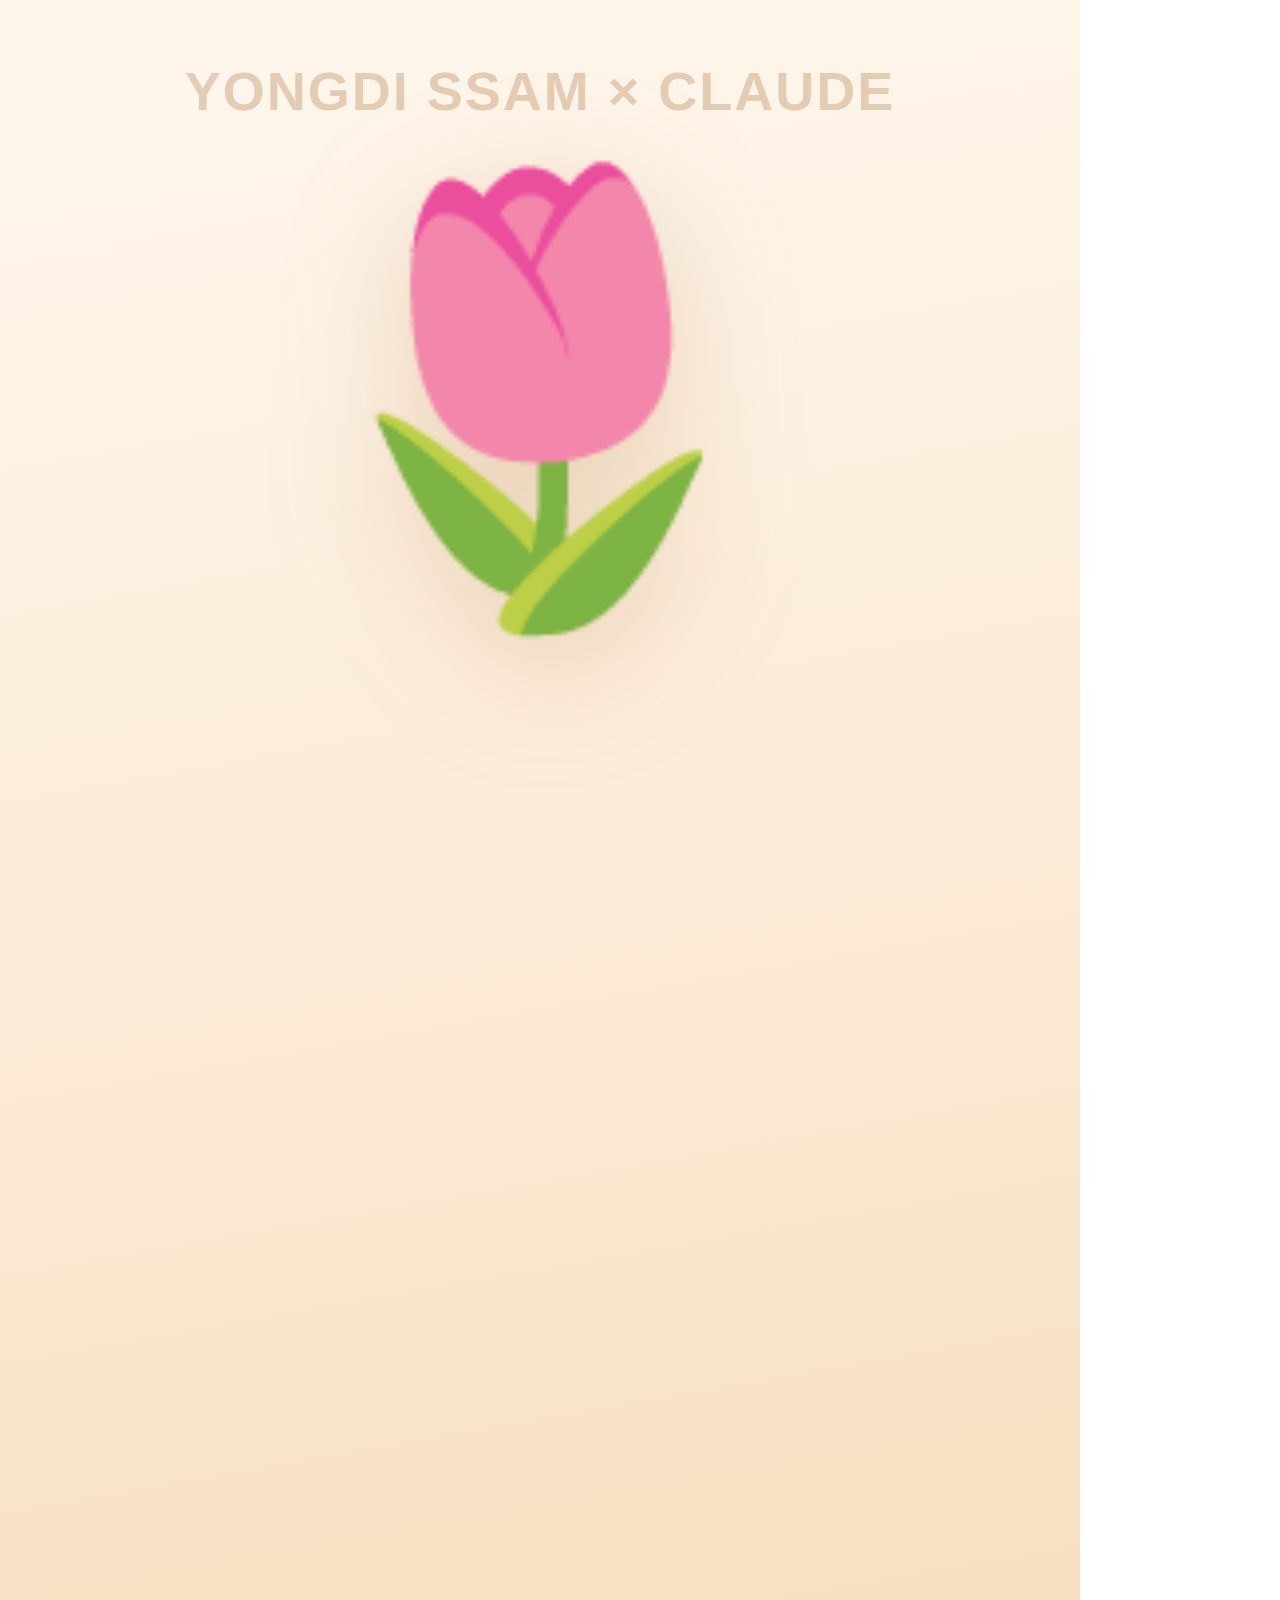
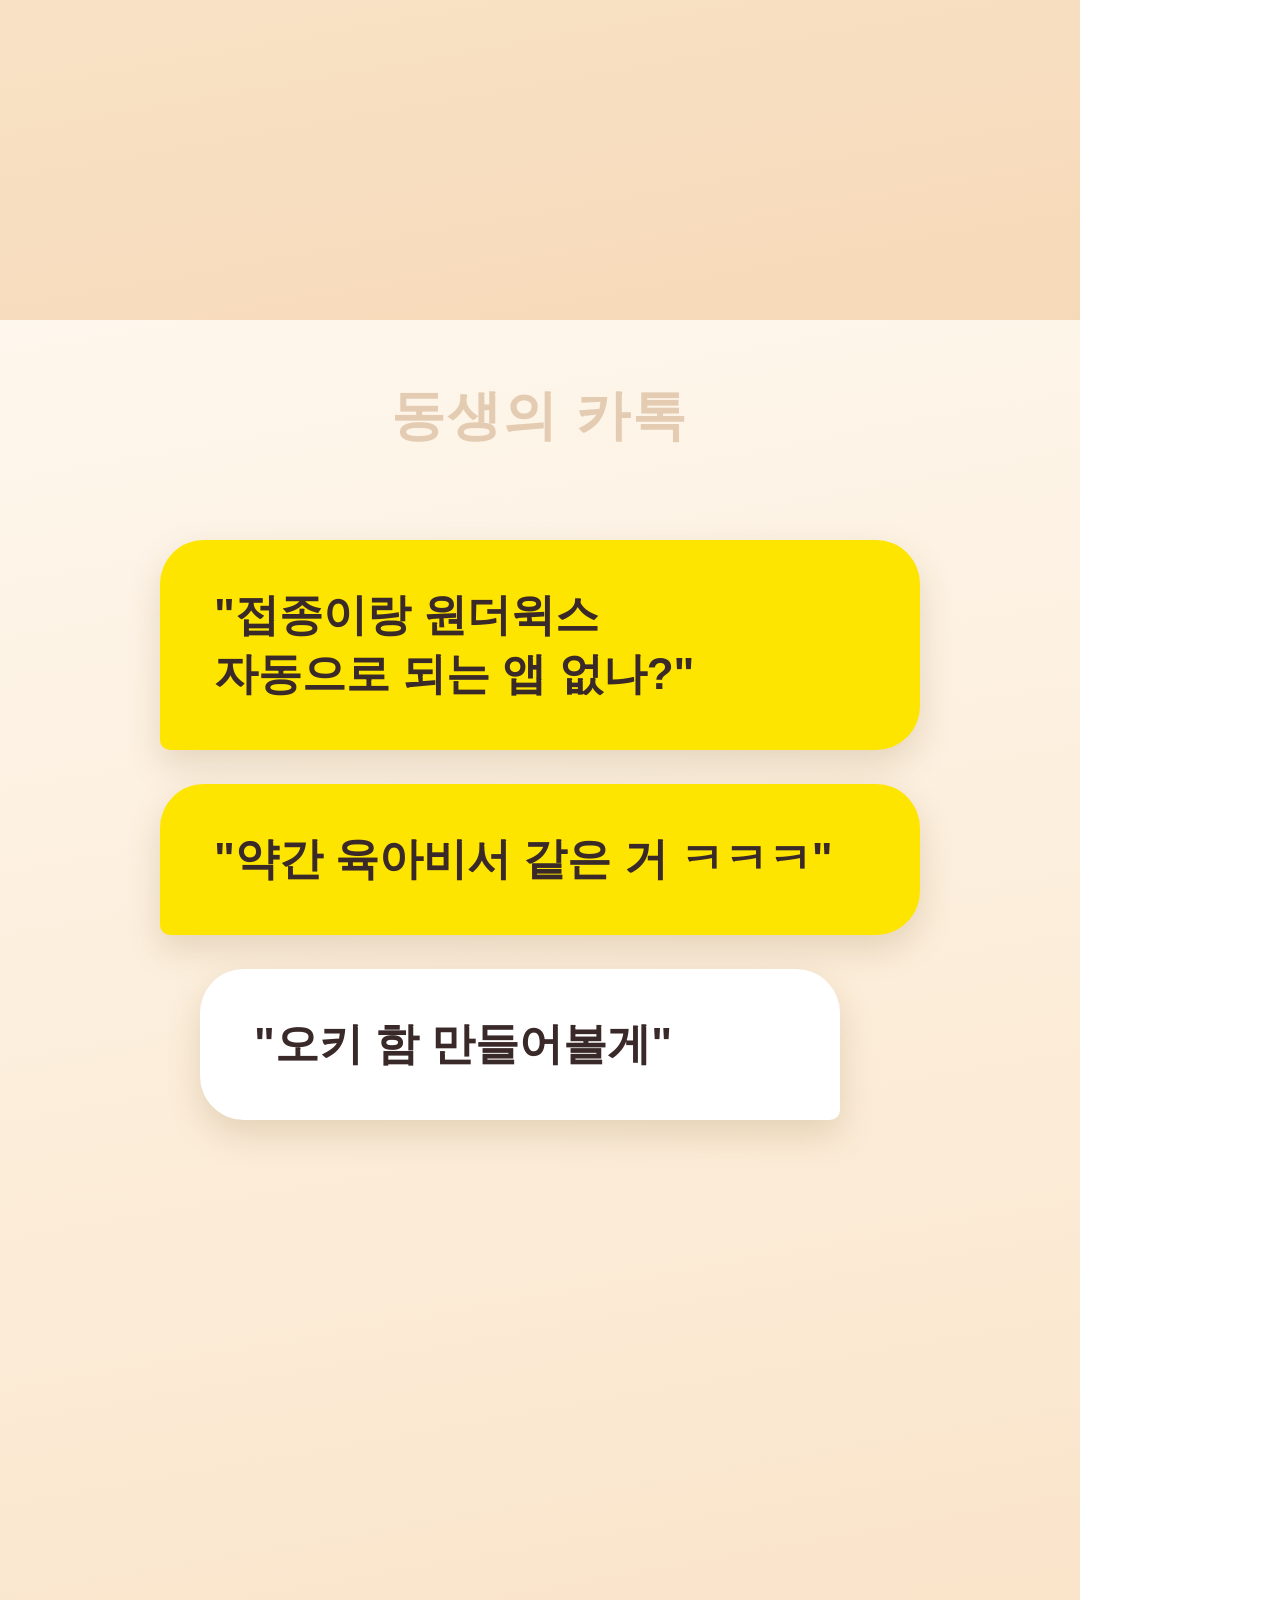
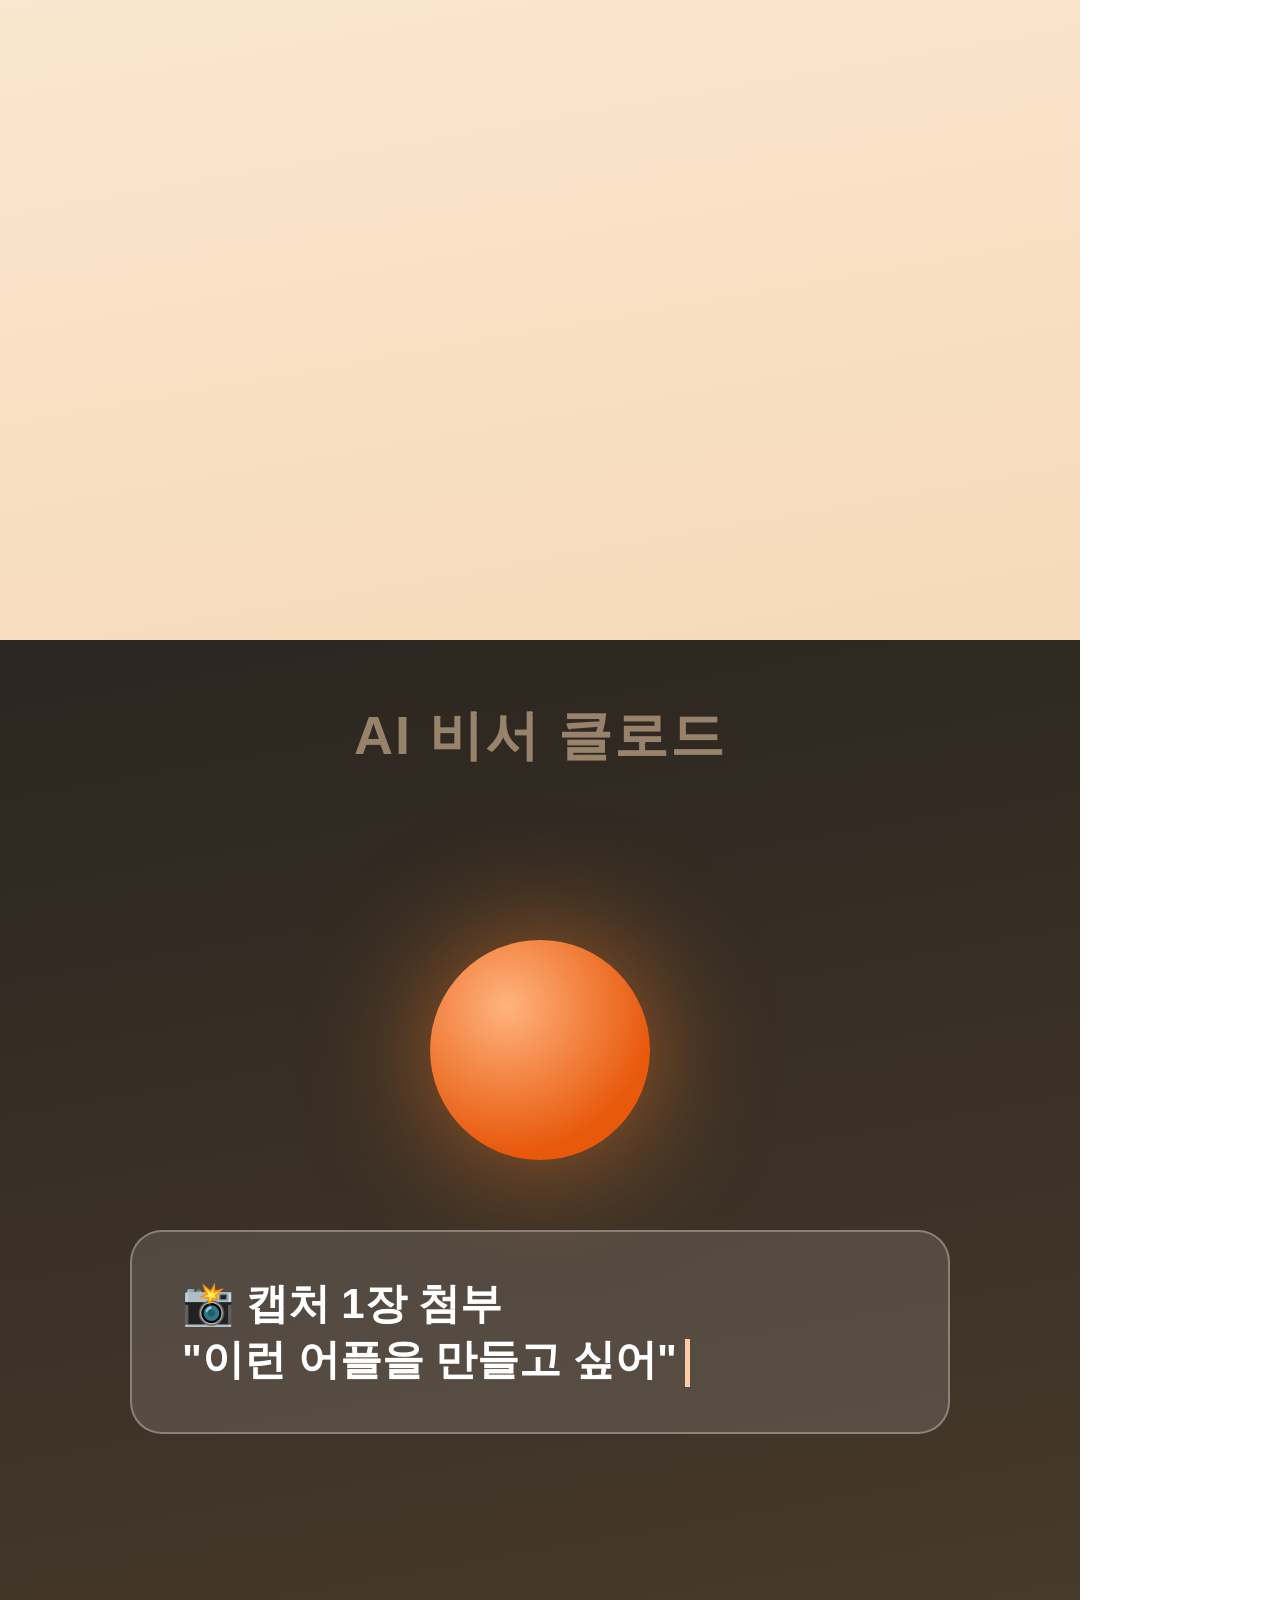
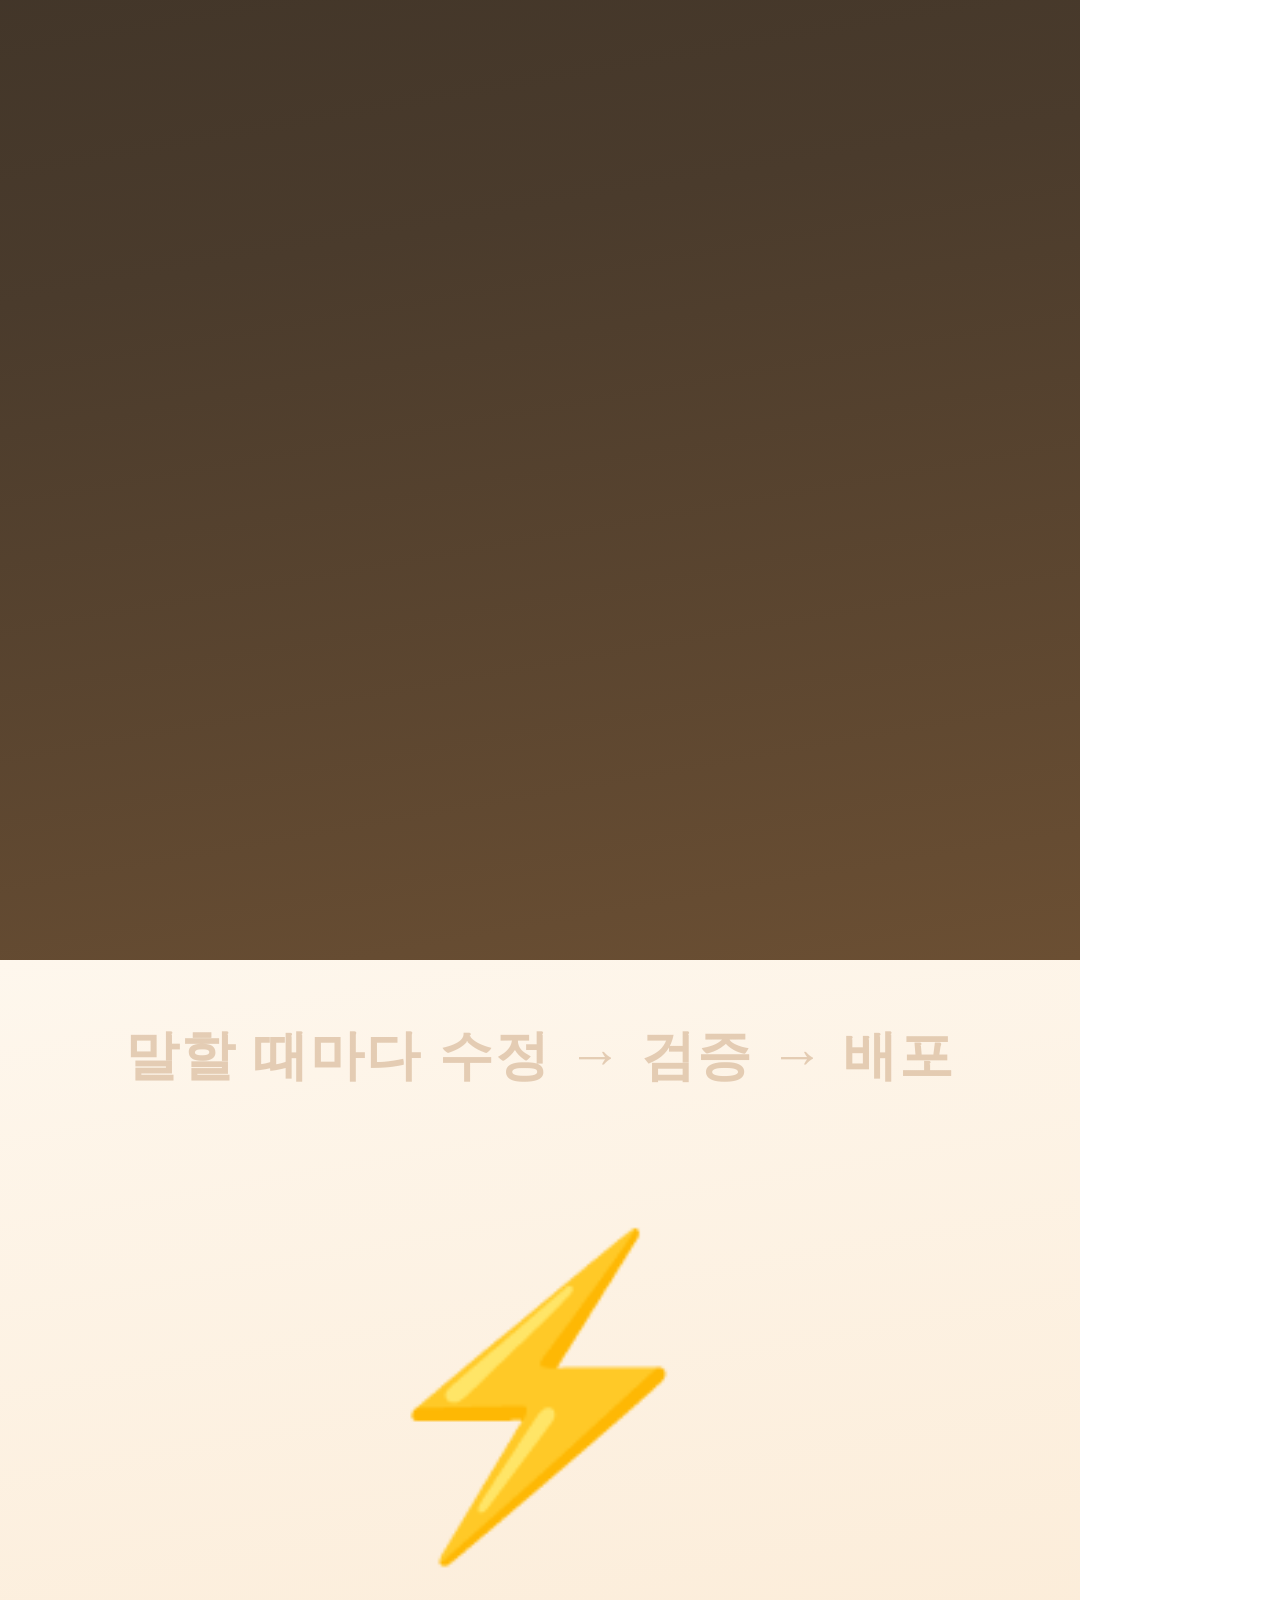
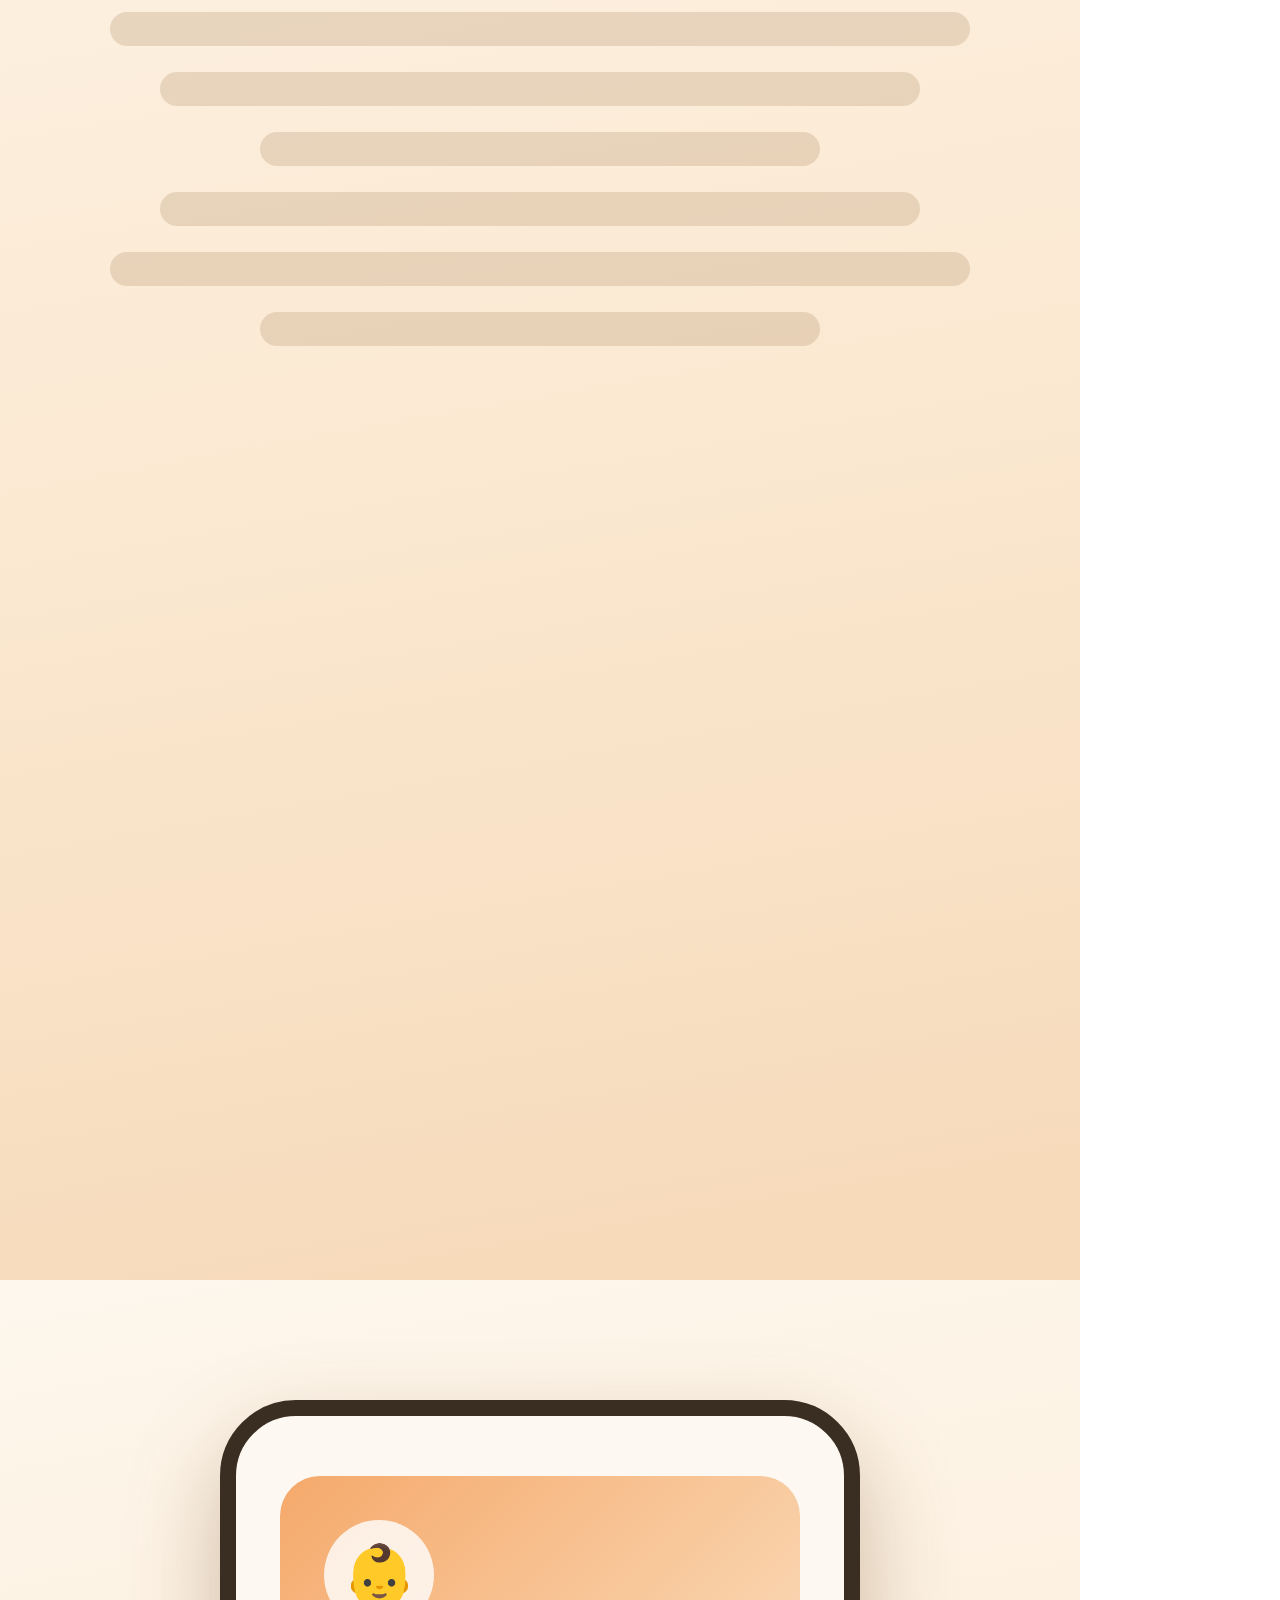
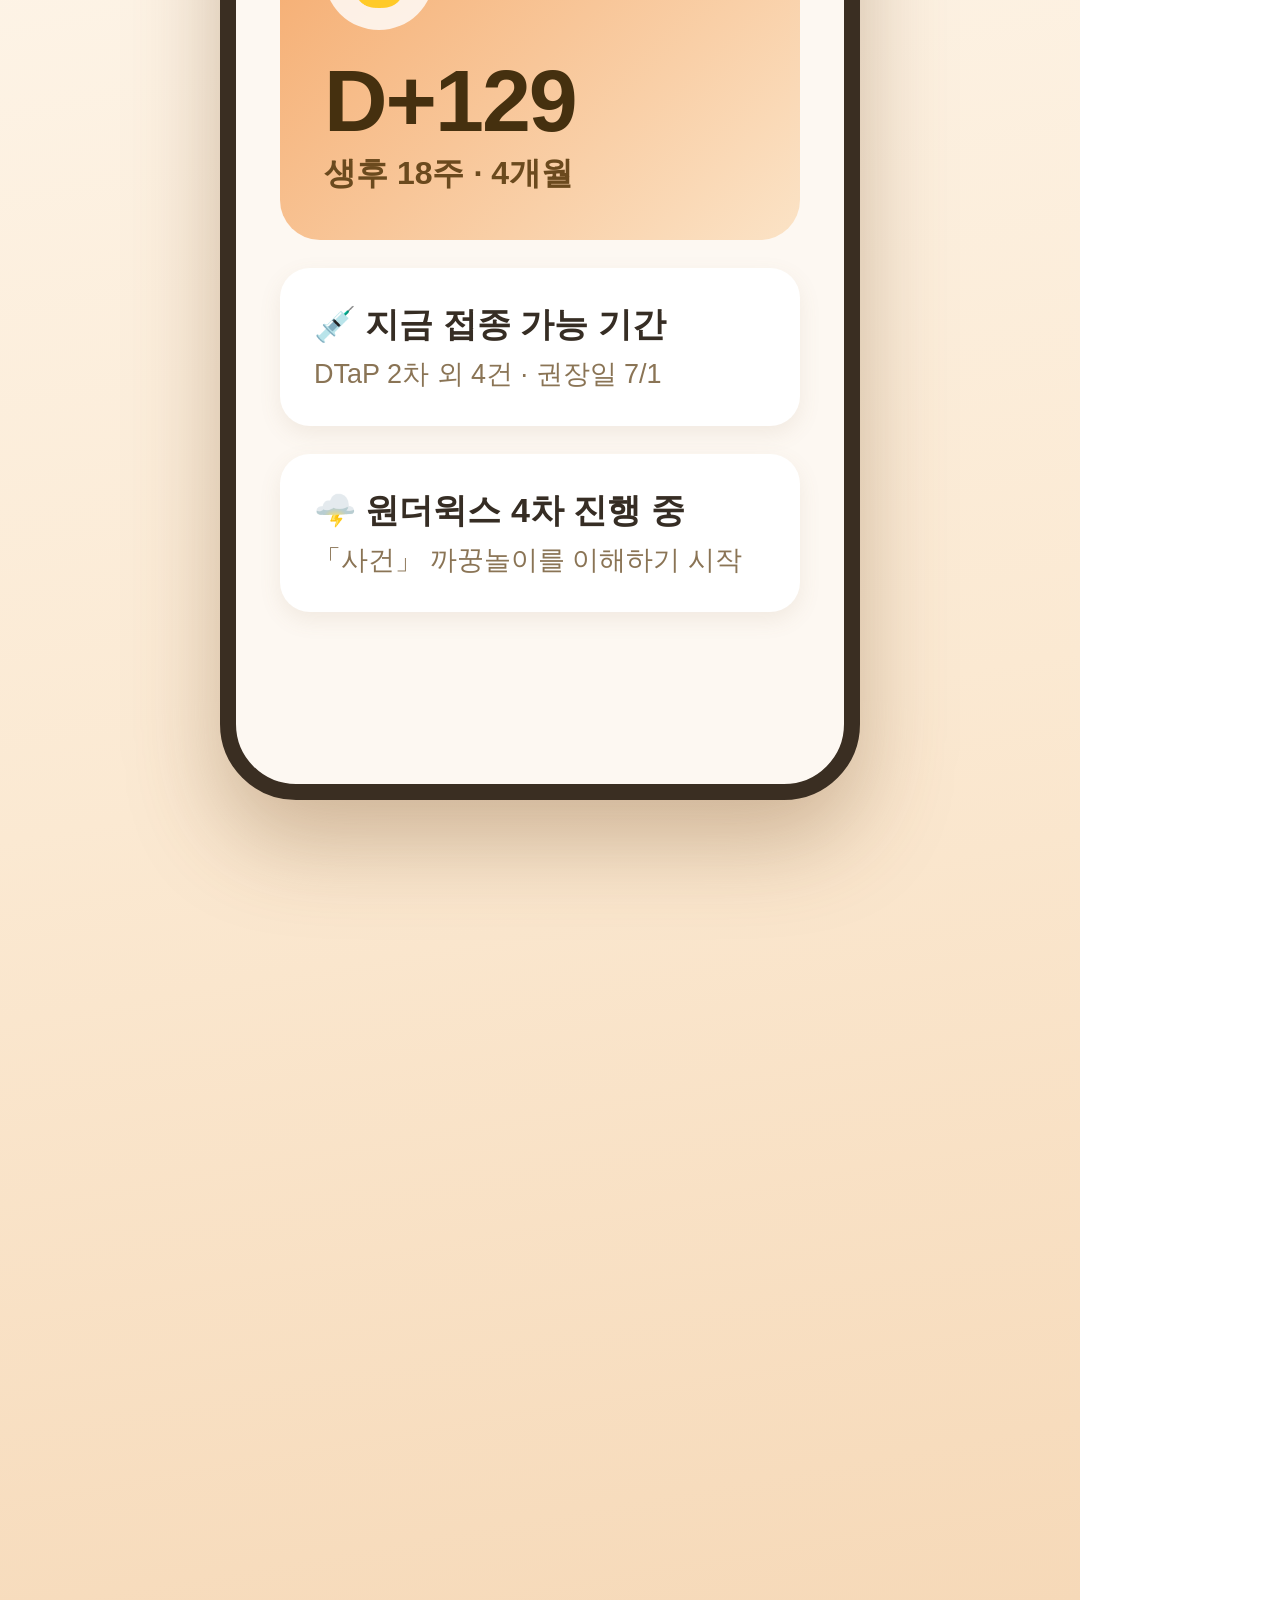
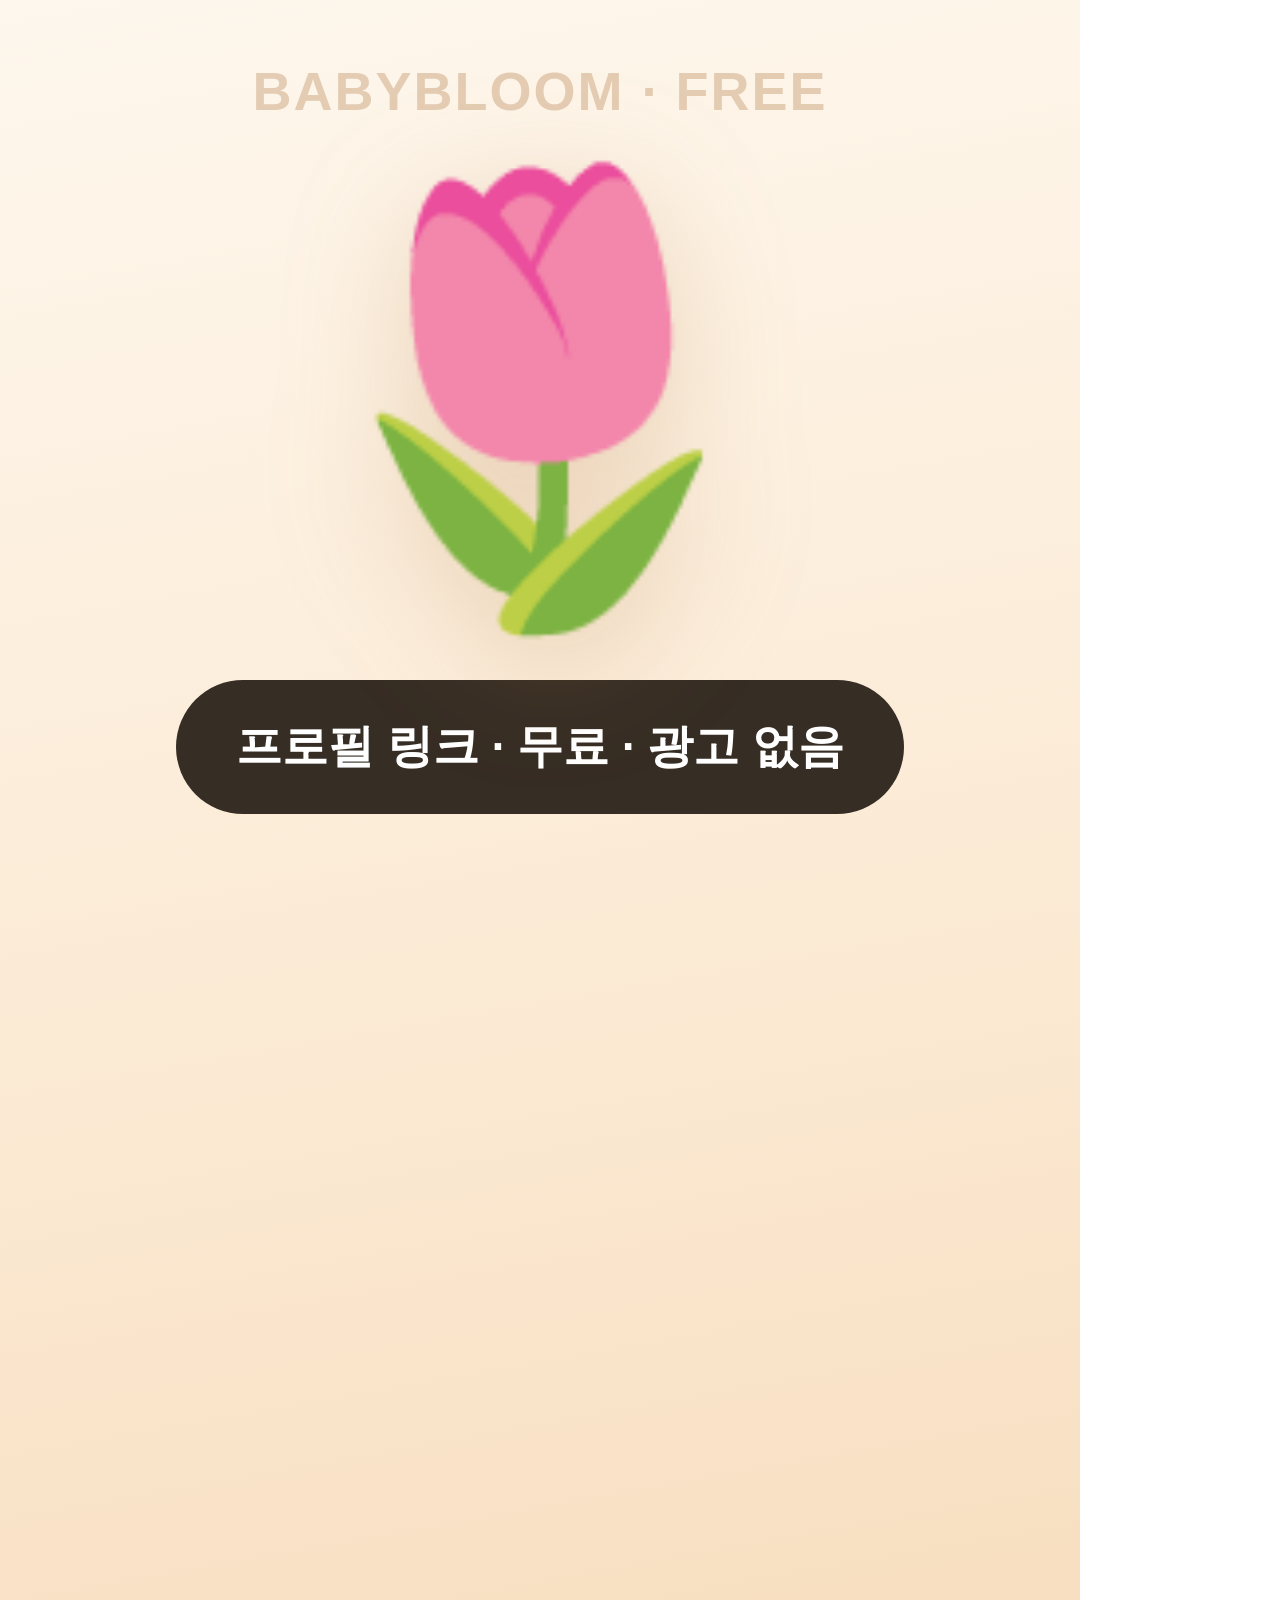
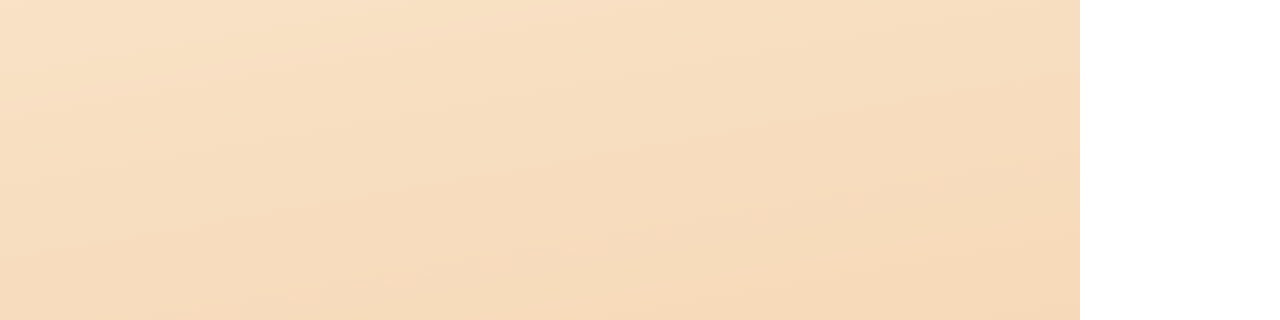
==== marketing/shorts/bg.html @ 24ebe20c "마케팅: 베이비블룸 제작기 쇼츠 파이프라인(카라오케 자막·라이트 테마·TTS 캐시) Co-Authored-By: Claude Fable 5 <noreply@anthropic.com" ====
<!DOCTYPE html>
<html lang="ko">
<head>
<meta charset="UTF-8">
<style>
  * { margin:0; padding:0; box-sizing:border-box; }
  body { font-family:'Pretendard Variable',Pretendard,-apple-system,sans-serif; }
  .bg { width:1080px; height:1920px; position:relative; overflow:hidden;
        background:linear-gradient(170deg,#FEF7ED 0%,#FBE9D2 55%,#F6D9B8 100%); }
  .motif { position:absolute; top:180px; left:0; right:0; text-align:center; }
  .ghost { position:absolute; top:60px; left:0; right:0; text-align:center;
           font-size:54px; font-weight:800; color:rgba(180,130,80,.35); letter-spacing:2px; }
  .big-emoji { font-size:430px; line-height:1; filter:drop-shadow(0 30px 60px rgba(180,120,60,.25)); }
  /* 2: 카톡 말풍선 */
  .bub { width:760px; margin:0 auto 34px; background:#FEE500; border-radius:44px 44px 44px 10px;
         padding:46px 54px; font-size:44px; font-weight:700; color:#3A2929; text-align:left;
         box-shadow:0 14px 34px rgba(120,90,30,.18); }
  .bub.r { border-radius:44px 44px 10px 44px; background:#fff; margin-left:200px; width:640px; }
  /* 3: AI 채팅 */
  .dark { background:linear-gradient(170deg,#2B2620 0%,#4A3B2C 60%,#6B4F33 100%); }
  .ai-row { display:flex; align-items:center; gap:30px; justify-content:center; margin-top:60px; }
  .ai-orb { width:220px; height:220px; border-radius:50%;
            background:radial-gradient(circle at 35% 30%,#FFB37E,#E8590C 70%);
            box-shadow:0 0 120px rgba(232,120,40,.65); }
  .ai-input { width:820px; margin:70px auto 0; background:rgba(255,255,255,.12);
              border:2px solid rgba(255,255,255,.3); border-radius:32px; padding:44px 50px;
              font-size:42px; font-weight:600; color:#fff; text-align:left; }
  .cursor { display:inline-block; width:5px; height:48px; background:#FFCBA6; vertical-align:middle; margin-left:8px; }
  /* 4: 코드 몽타주 */
  .codeline { width:760px; margin:0 auto 26px; height:34px; border-radius:17px;
              background:rgba(140,95,50,.18); }
  .codeline.s { width:560px; } .codeline.l { width:860px; }
  .zap { font-size:300px; margin:60px 0 40px; }
  /* 5: 폰 목업 */
  .phone { width:640px; height:1000px; margin:0 auto; background:#FDF8F2; border-radius:76px;
           border:16px solid #3A2E22; box-shadow:0 40px 90px rgba(120,80,40,.35);
           padding:60px 44px; text-align:left; }
  .p-hero { background:linear-gradient(135deg,#F5A96B,#FBE3C6); border-radius:40px; padding:44px; }
  .p-ava { width:110px; height:110px; border-radius:50%; background:rgba(255,255,255,.8);
           display:flex; align-items:center; justify-content:center; font-size:60px; margin-bottom:20px; }
  .p-dday { font-size:88px; font-weight:800; color:#45300F; letter-spacing:-2px; }
  .p-sub { font-size:32px; font-weight:700; color:#6B4A1E; }
  .p-card { background:#fff; border-radius:30px; padding:34px; margin-top:28px;
            font-size:34px; font-weight:700; color:#362D24; box-shadow:0 8px 22px rgba(139,107,74,.1); }
  .p-card small { display:block; font-size:27px; font-weight:500; color:#8A7455; margin-top:8px; }
  /* 6: CTA */
  .pill { display:inline-block; background:#362D24; color:#fff; font-size:46px; font-weight:800;
          padding:36px 60px; border-radius:999px; margin-top:70px; }
</style>
</head>
<body>

<div class="bg" id="bg1">
  <div class="ghost">YONGDI SSAM × CLAUDE</div>
  <div class="motif"><div class="big-emoji">🌷</div></div>
</div>

<div class="bg" id="bg2">
  <div class="ghost">동생의 카톡</div>
  <div class="motif" style="top:220px">
    <div class="bub">"접종이랑 원더윅스<br>자동으로 되는 앱 없나?"</div>
    <div class="bub">"약간 육아비서 같은 거 ㅋㅋㅋ"</div>
    <div class="bub r">"오키 함 만들어볼게"</div>
  </div>
</div>

<div class="bg dark" id="bg3">
  <div class="ghost" style="color:rgba(255,220,180,.5)">AI 비서 클로드</div>
  <div class="motif" style="top:240px">
    <div class="ai-row"><div class="ai-orb"></div></div>
    <div class="ai-input">📸 캡처 1장 첨부<br>"이런 어플을 만들고 싶어"<span class="cursor"></span></div>
  </div>
</div>

<div class="bg" id="bg4">
  <div class="ghost">말할 때마다 수정 → 검증 → 배포</div>
  <div class="motif" style="top:200px">
    <div class="zap">⚡</div>
    <div class="codeline l"></div><div class="codeline"></div><div class="codeline s"></div>
    <div class="codeline"></div><div class="codeline l"></div><div class="codeline s"></div>
  </div>
</div>

<div class="bg" id="bg5">
  <div class="motif" style="top:120px">
    <div class="phone">
      <div class="p-hero">
        <div class="p-ava">👶</div>
        <div class="p-dday">D+129</div>
        <div class="p-sub">생후 18주 · 4개월</div>
      </div>
      <div class="p-card">💉 지금 접종 가능 기간<small>DTaP 2차 외 4건 · 권장일 7/1</small></div>
      <div class="p-card">🌩️ 원더윅스 4차 진행 중<small>「사건」 까꿍놀이를 이해하기 시작</small></div>
    </div>
  </div>
</div>

<div class="bg" id="bg6">
  <div class="ghost">BABYBLOOM · FREE</div>
  <div class="motif">
    <div class="big-emoji">🌷</div>
    <div class="pill">프로필 링크 · 무료 · 광고 없음</div>
  </div>
</div>

</body>
</html>
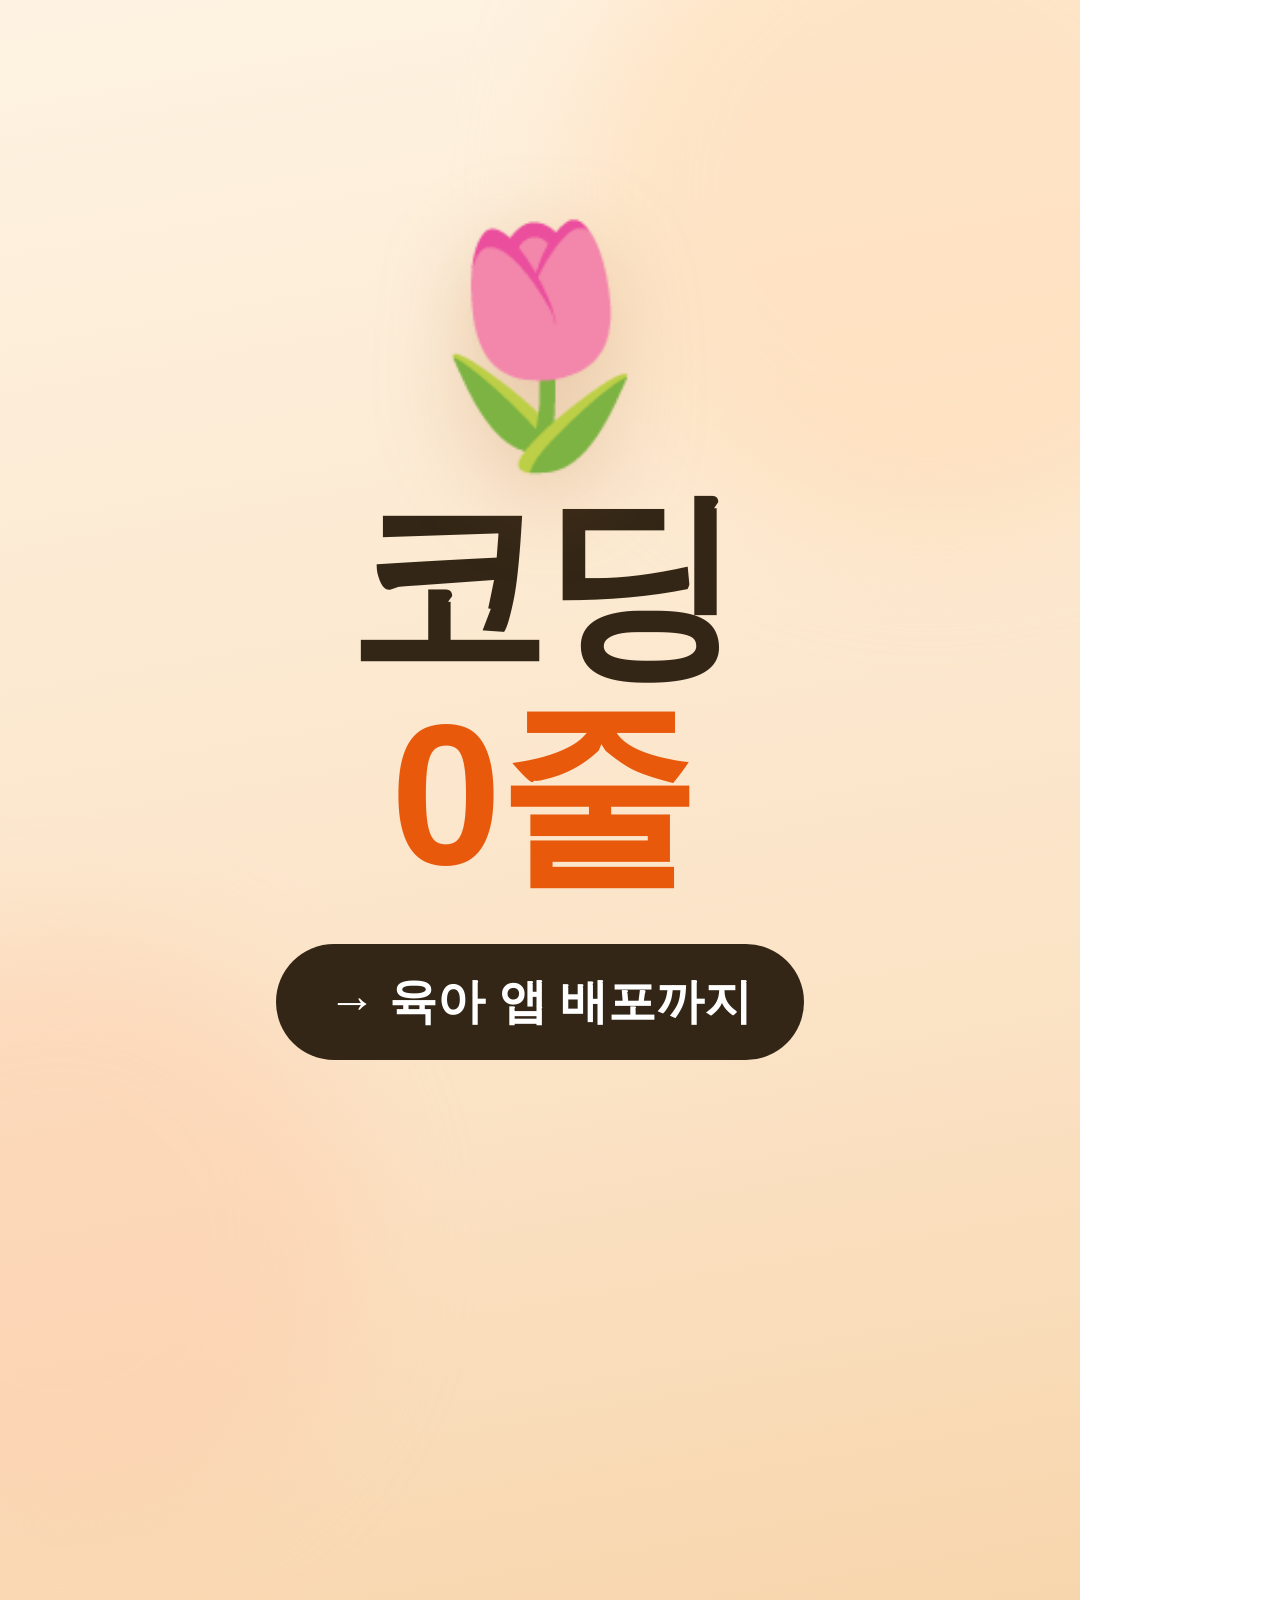
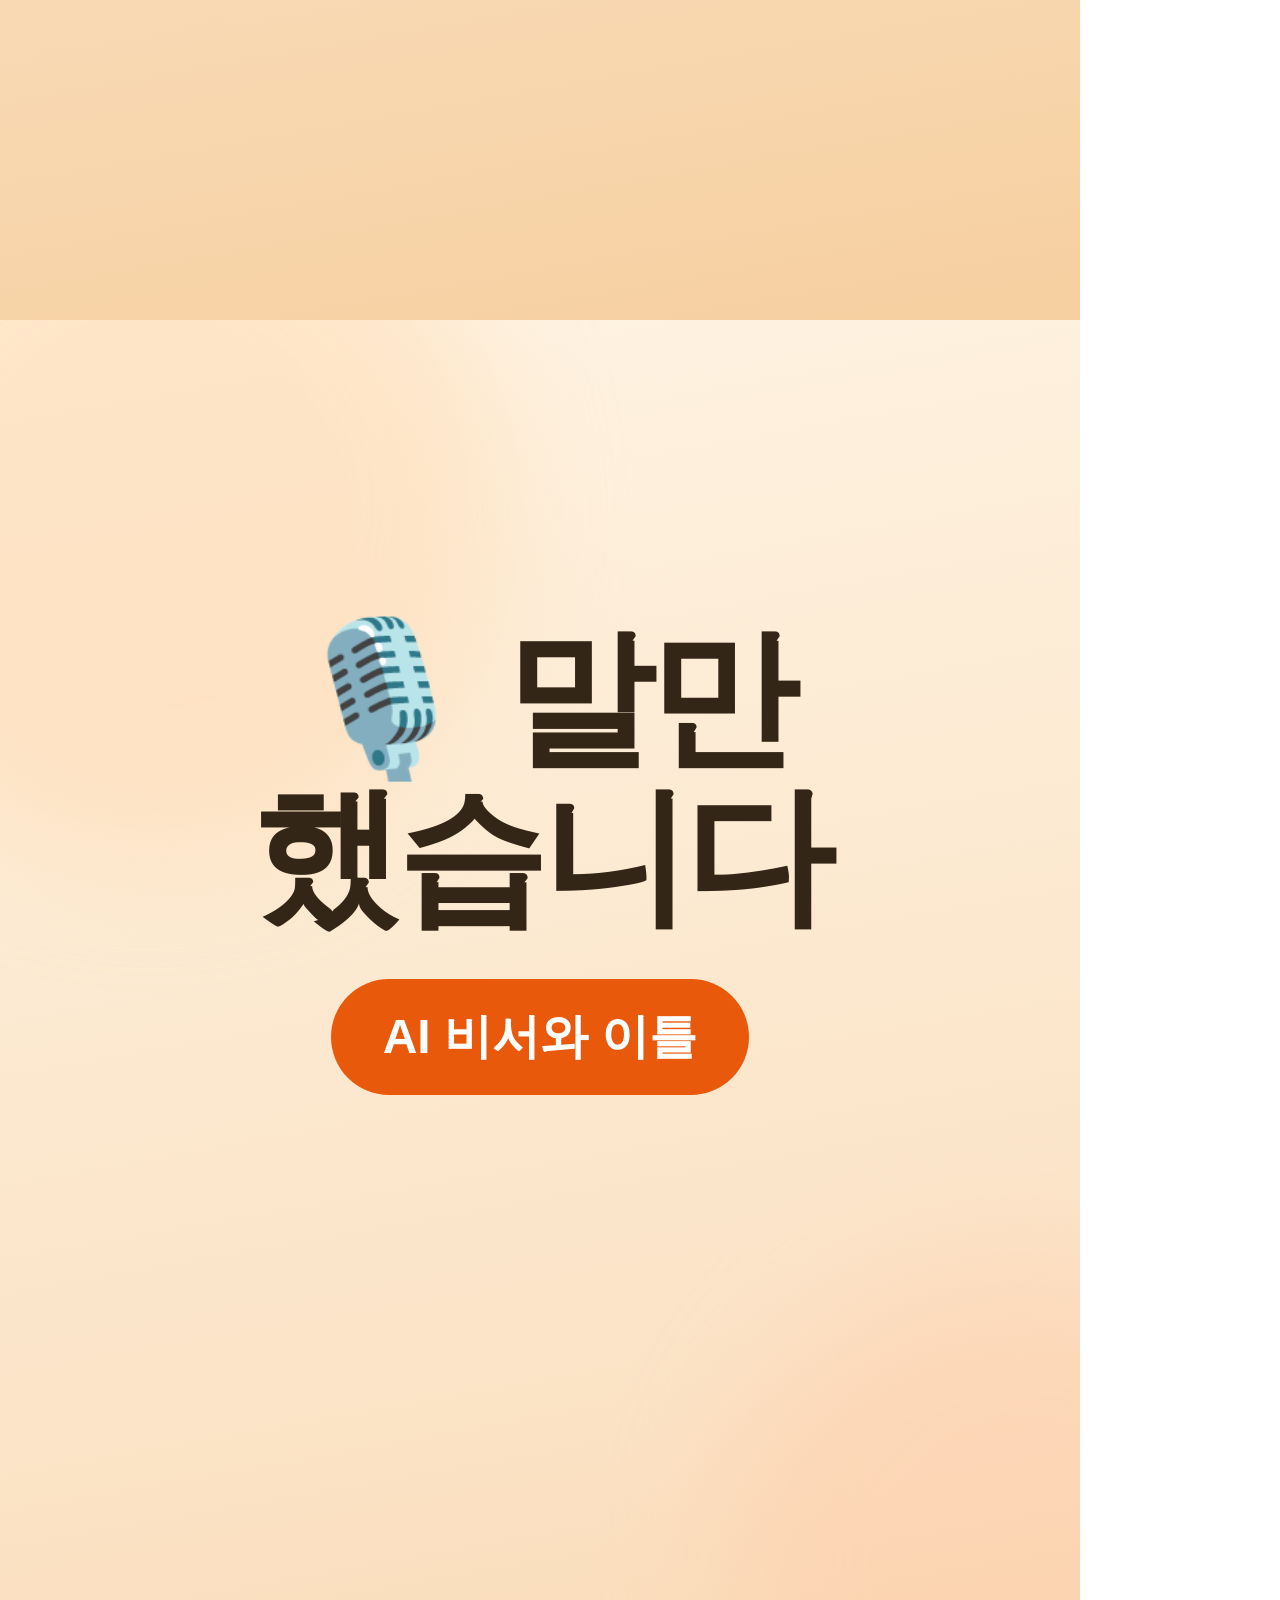
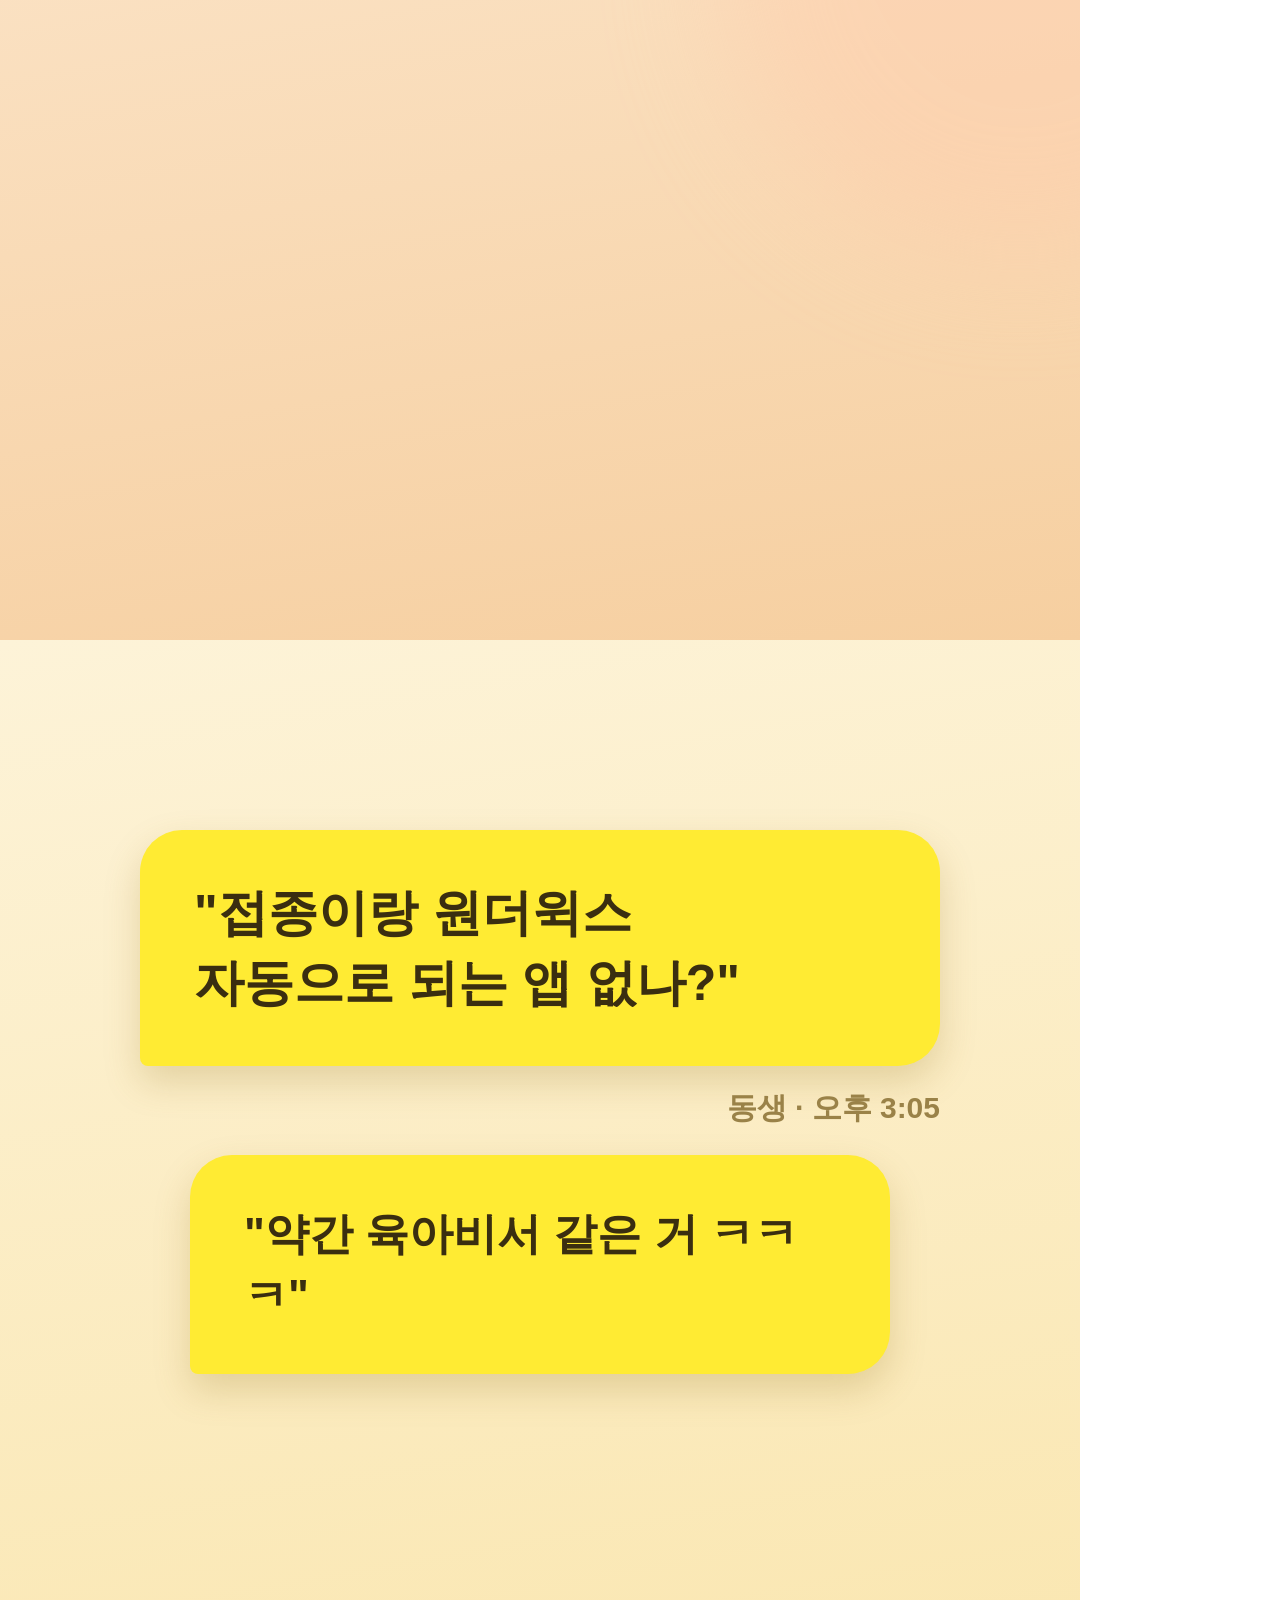
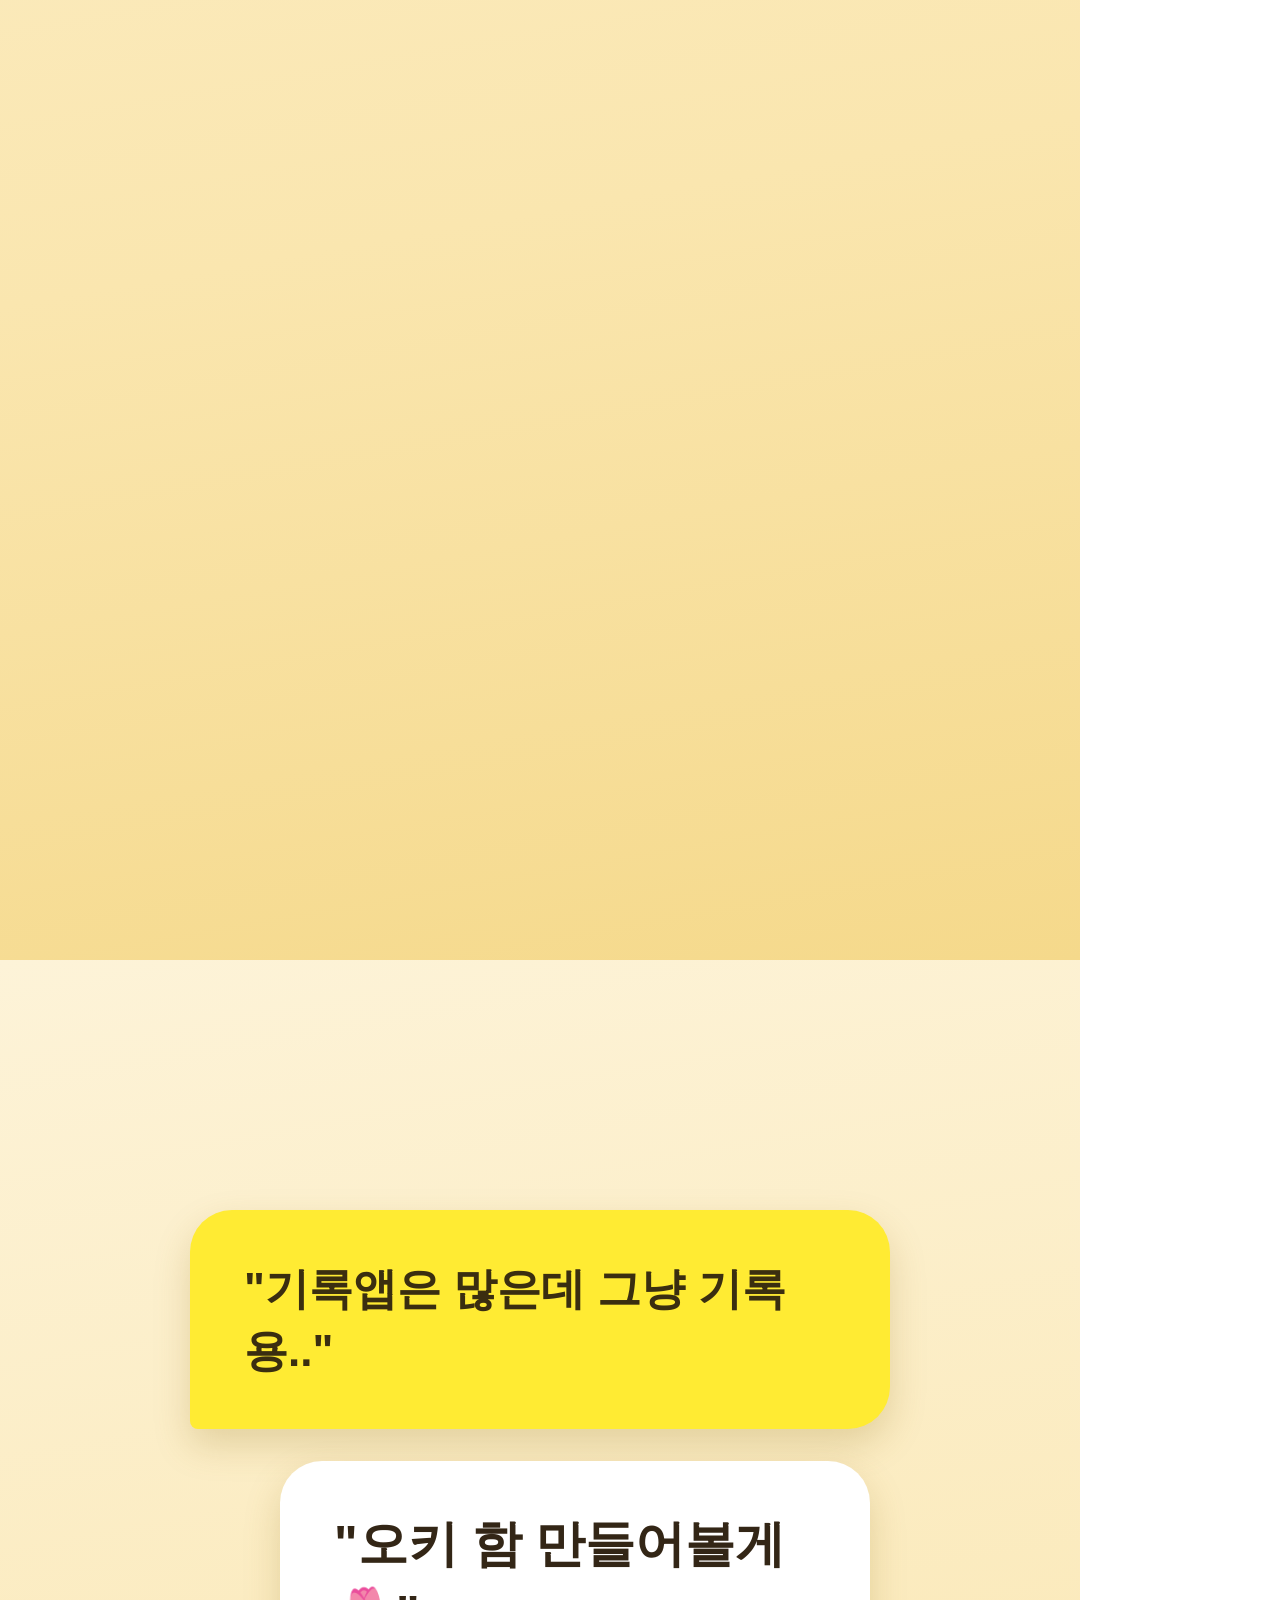
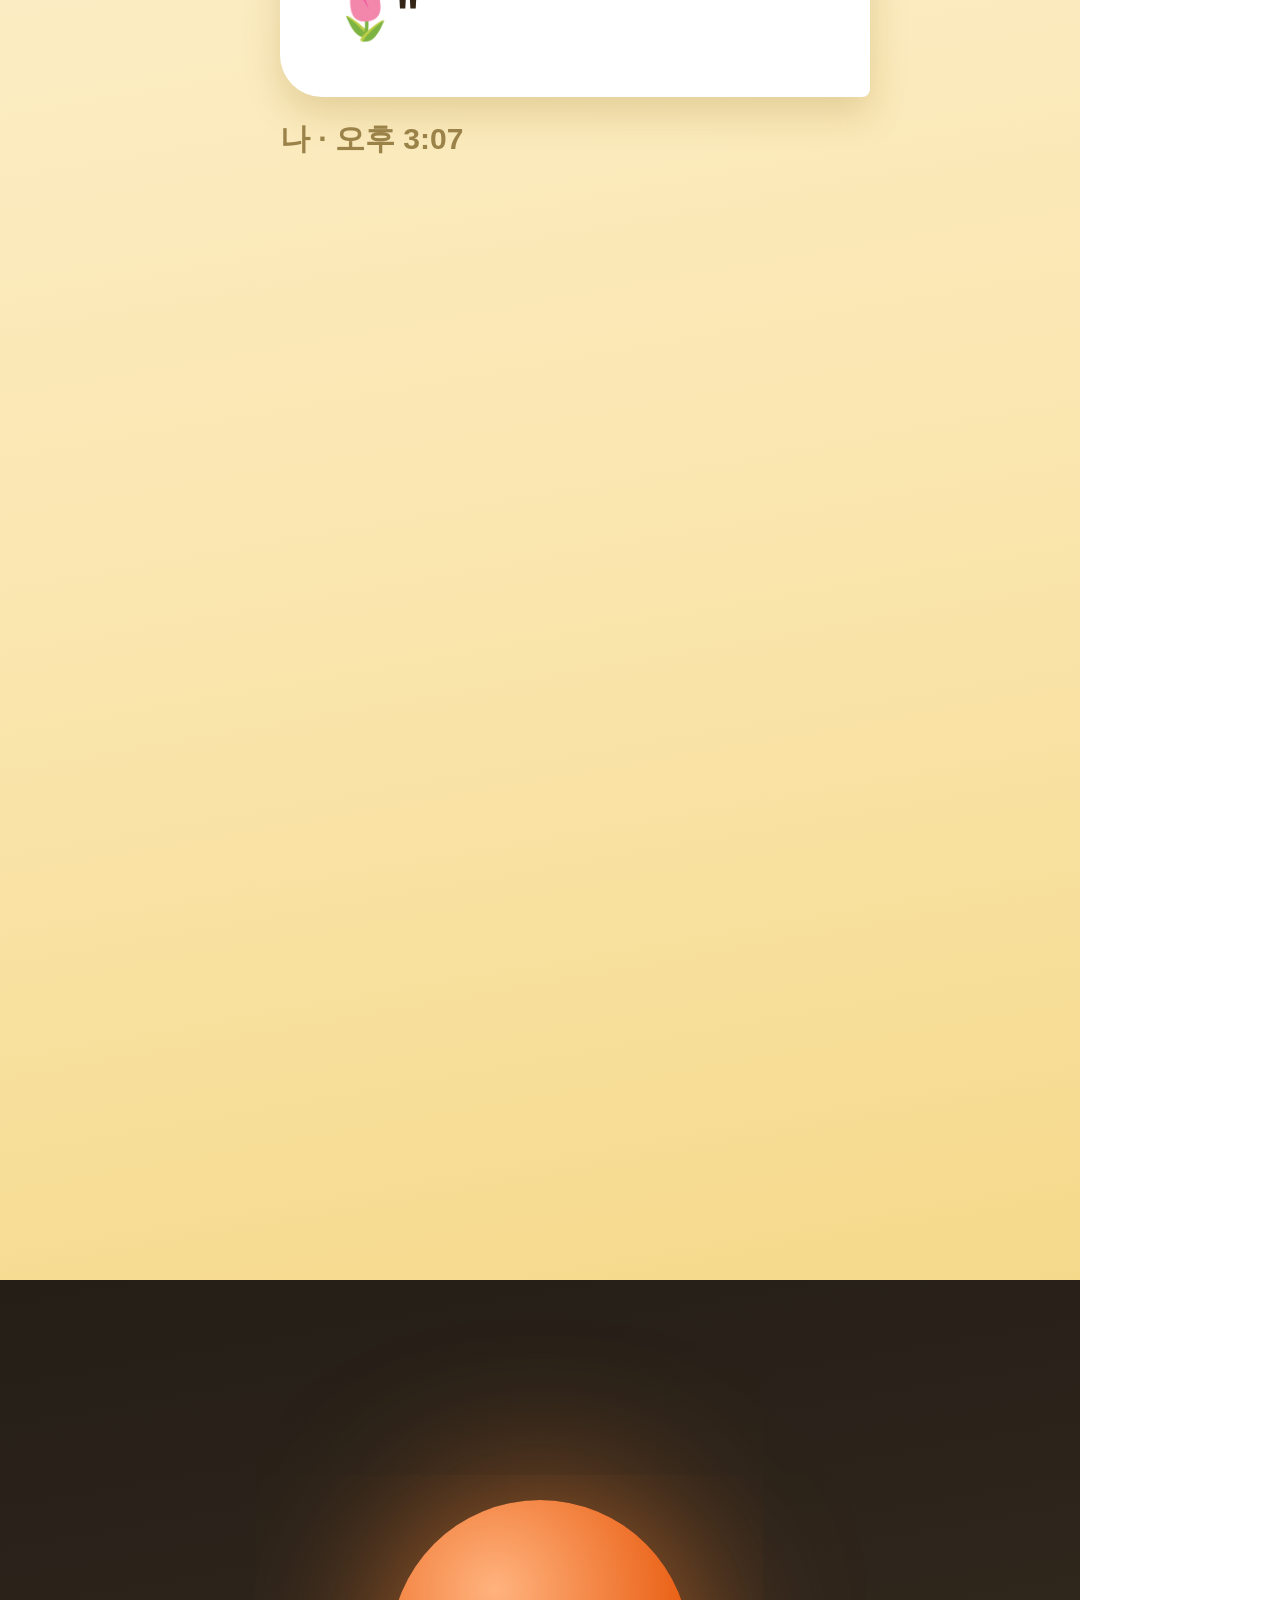
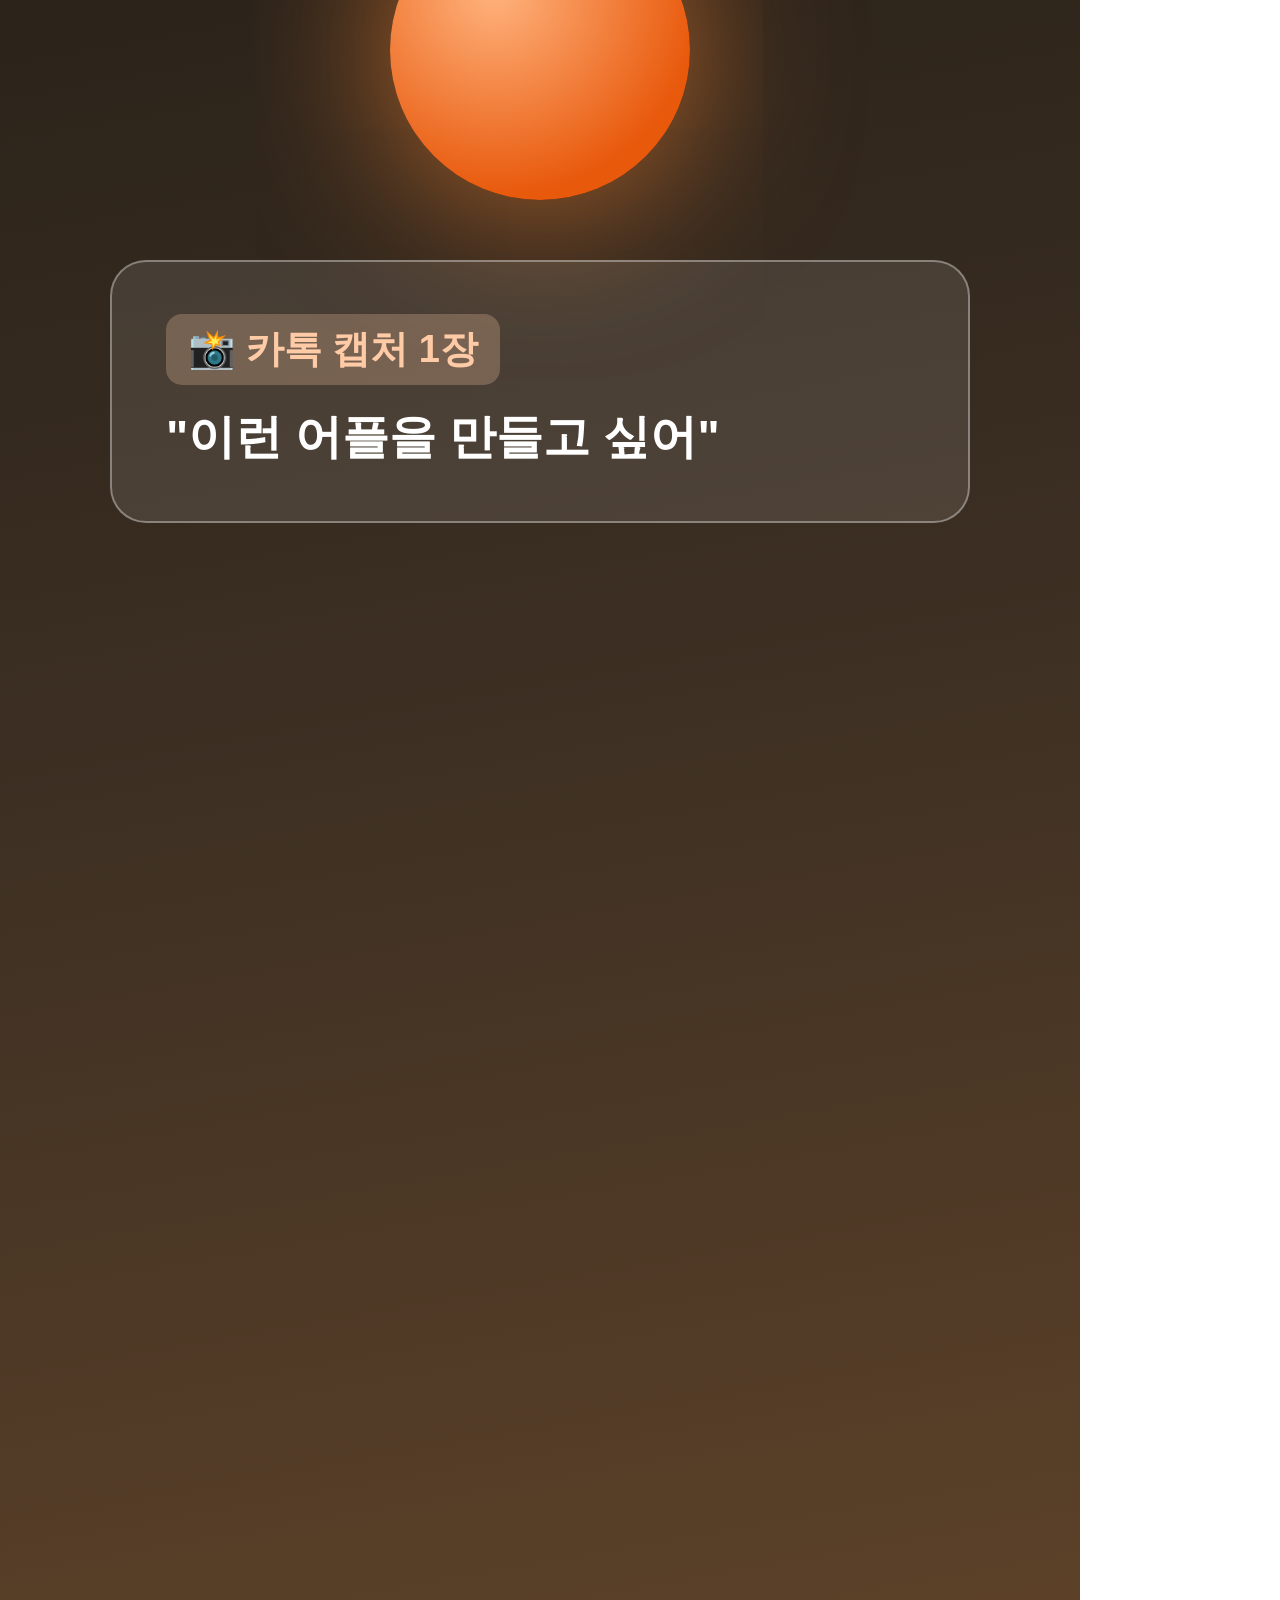
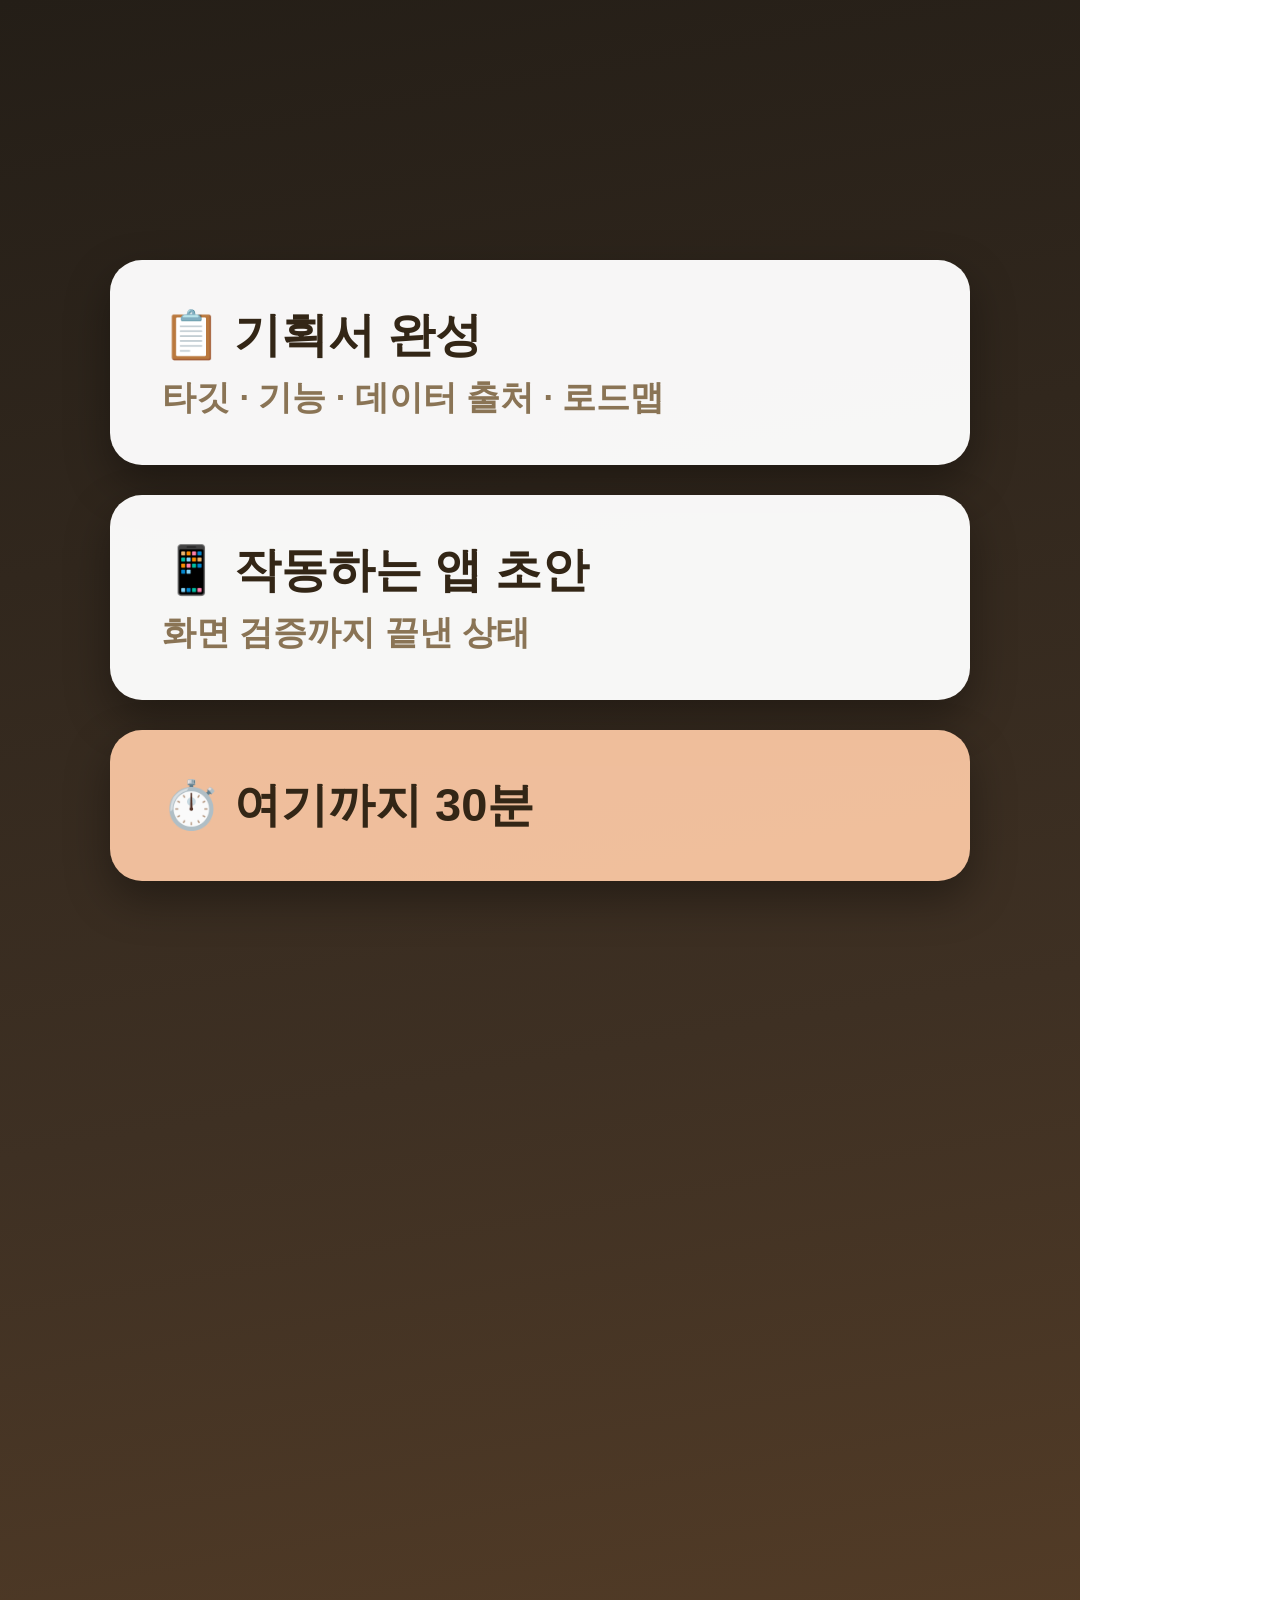
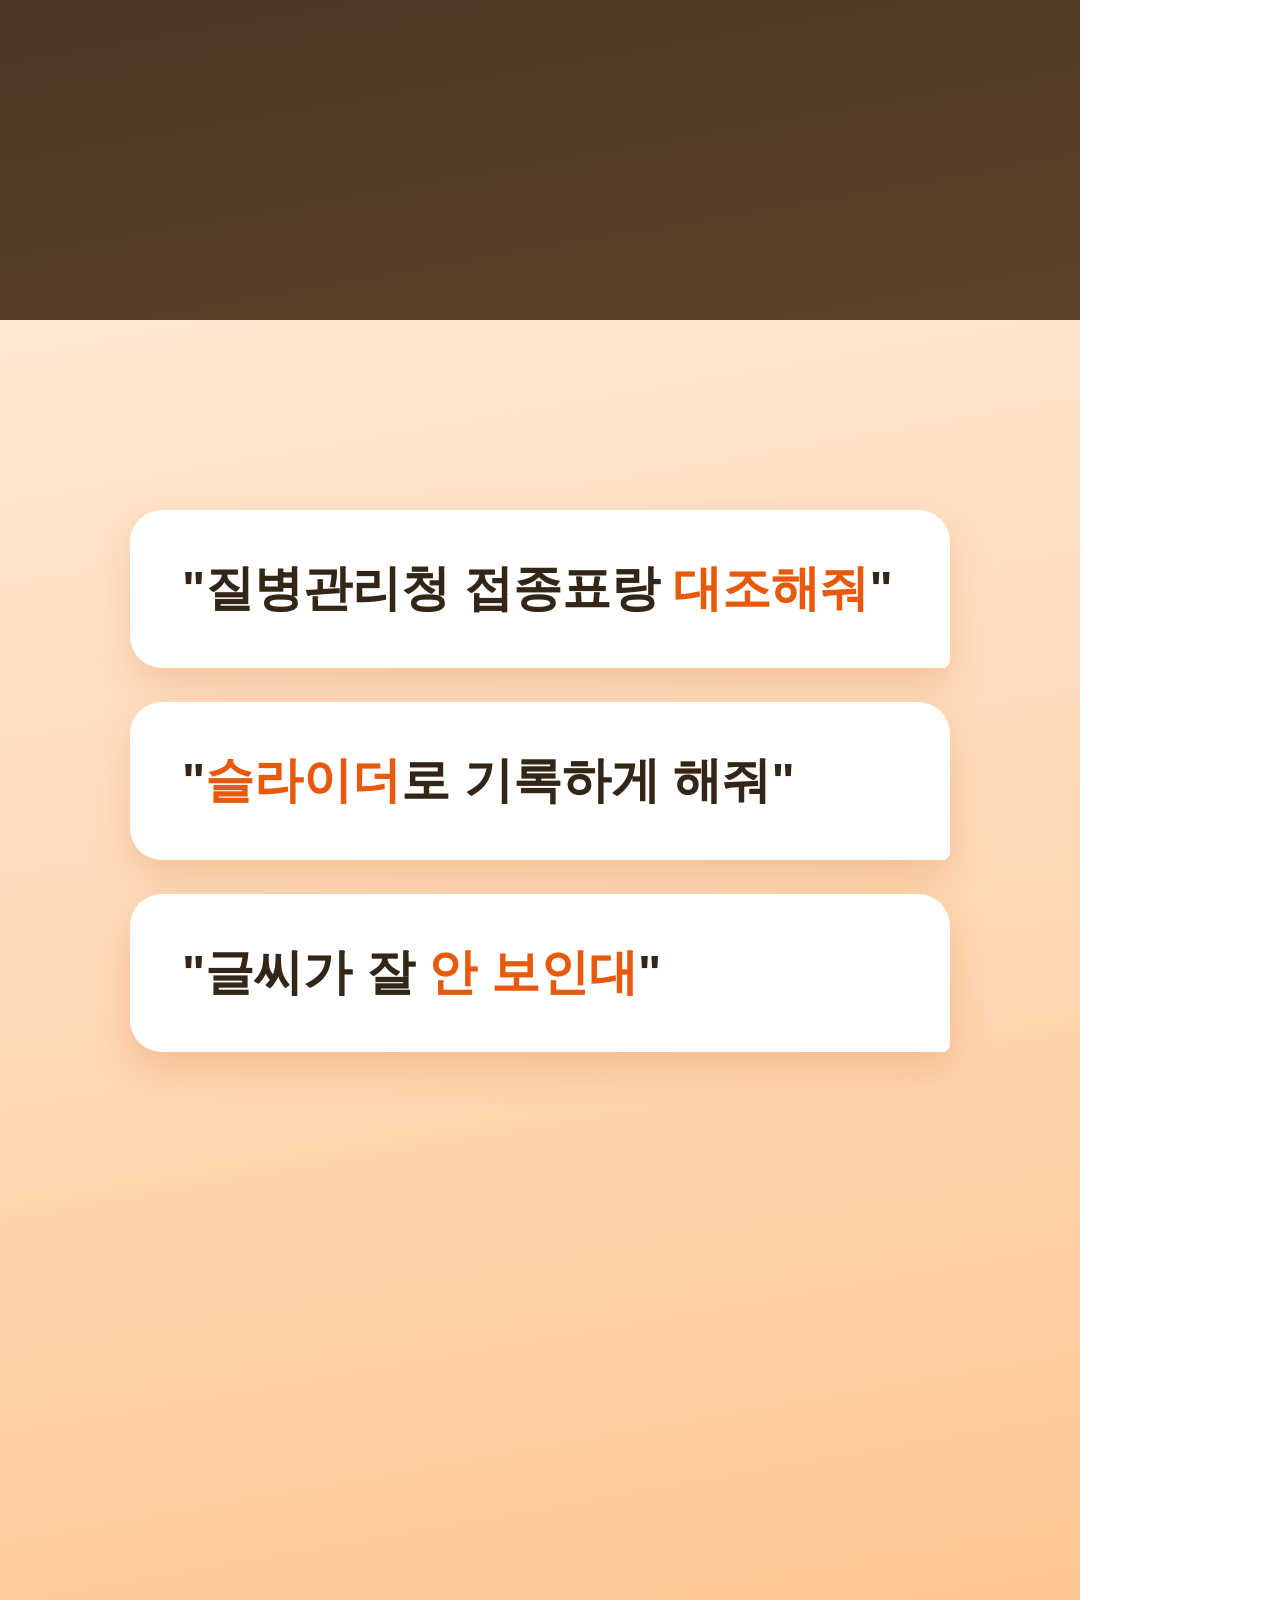
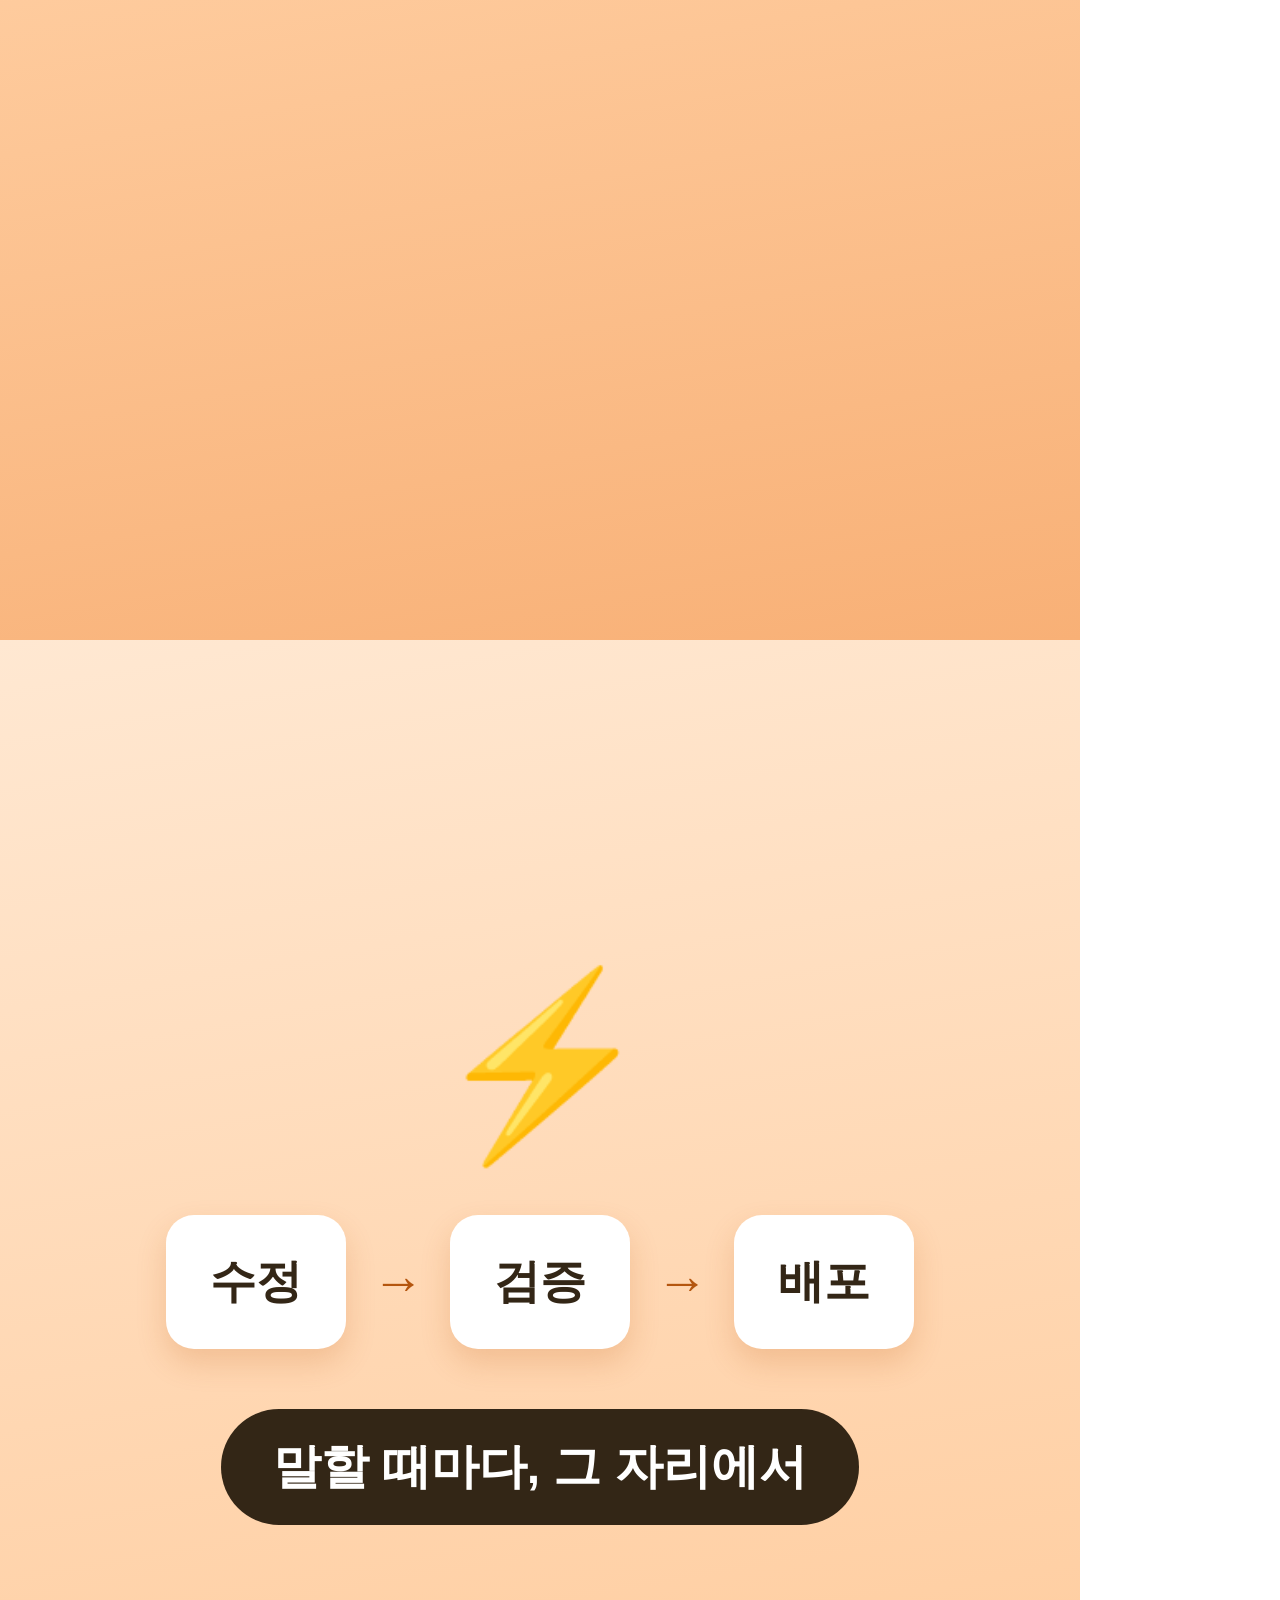
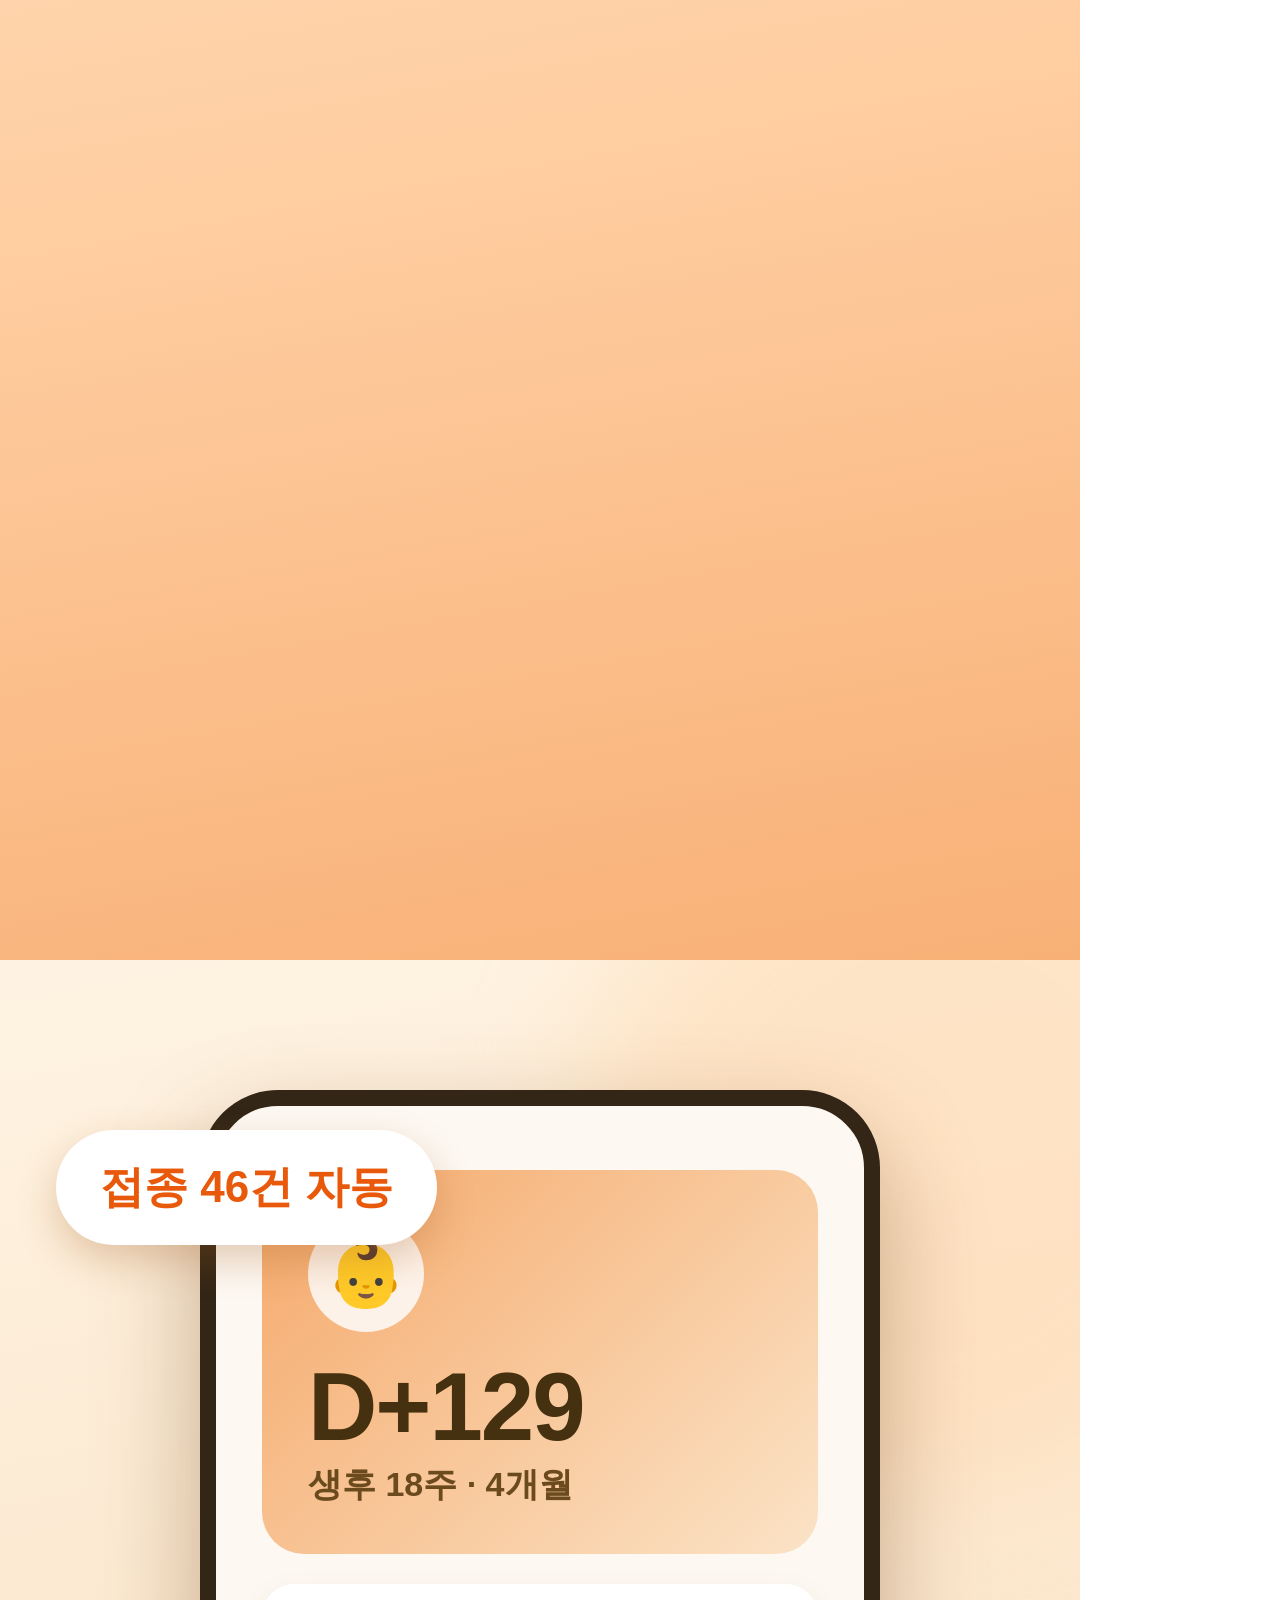
==== commit 560dfb10: "쇼츠 v2: 배경 12장(A/B 앵글·풀 비주얼), 고정 크롬 분리로 자막 전환 깜빡임 제거, BGM 캐시 Co-Authored-By: Claude Fable 5 <noreply@" ====
--- a/marketing/shorts/bg.html
+++ b/marketing/shorts/bg.html
@@ -5,84 +5,161 @@
 <style>
   * { margin:0; padding:0; box-sizing:border-box; }
   body { font-family:'Pretendard Variable',Pretendard,-apple-system,sans-serif; }
-  .bg { width:1080px; height:1920px; position:relative; overflow:hidden;
-        background:linear-gradient(170deg,#FEF7ED 0%,#FBE9D2 55%,#F6D9B8 100%); }
-  .motif { position:absolute; top:180px; left:0; right:0; text-align:center; }
-  .ghost { position:absolute; top:60px; left:0; right:0; text-align:center;
-           font-size:54px; font-weight:800; color:rgba(180,130,80,.35); letter-spacing:2px; }
-  .big-emoji { font-size:430px; line-height:1; filter:drop-shadow(0 30px 60px rgba(180,120,60,.25)); }
-  /* 2: 카톡 말풍선 */
-  .bub { width:760px; margin:0 auto 34px; background:#FEE500; border-radius:44px 44px 44px 10px;
-         padding:46px 54px; font-size:44px; font-weight:700; color:#3A2929; text-align:left;
-         box-shadow:0 14px 34px rgba(120,90,30,.18); }
-  .bub.r { border-radius:44px 44px 10px 44px; background:#fff; margin-left:200px; width:640px; }
-  /* 3: AI 채팅 */
-  .dark { background:linear-gradient(170deg,#2B2620 0%,#4A3B2C 60%,#6B4F33 100%); }
-  .ai-row { display:flex; align-items:center; gap:30px; justify-content:center; margin-top:60px; }
-  .ai-orb { width:220px; height:220px; border-radius:50%;
-            background:radial-gradient(circle at 35% 30%,#FFB37E,#E8590C 70%);
-            box-shadow:0 0 120px rgba(232,120,40,.65); }
-  .ai-input { width:820px; margin:70px auto 0; background:rgba(255,255,255,.12);
-              border:2px solid rgba(255,255,255,.3); border-radius:32px; padding:44px 50px;
-              font-size:42px; font-weight:600; color:#fff; text-align:left; }
-  .cursor { display:inline-block; width:5px; height:48px; background:#FFCBA6; vertical-align:middle; margin-left:8px; }
-  /* 4: 코드 몽타주 */
-  .codeline { width:760px; margin:0 auto 26px; height:34px; border-radius:17px;
-              background:rgba(140,95,50,.18); }
-  .codeline.s { width:560px; } .codeline.l { width:860px; }
-  .zap { font-size:300px; margin:60px 0 40px; }
-  /* 5: 폰 목업 */
-  .phone { width:640px; height:1000px; margin:0 auto; background:#FDF8F2; border-radius:76px;
-           border:16px solid #3A2E22; box-shadow:0 40px 90px rgba(120,80,40,.35);
-           padding:60px 44px; text-align:left; }
-  .p-hero { background:linear-gradient(135deg,#F5A96B,#FBE3C6); border-radius:40px; padding:44px; }
-  .p-ava { width:110px; height:110px; border-radius:50%; background:rgba(255,255,255,.8);
-           display:flex; align-items:center; justify-content:center; font-size:60px; margin-bottom:20px; }
-  .p-dday { font-size:88px; font-weight:800; color:#45300F; letter-spacing:-2px; }
-  .p-sub { font-size:32px; font-weight:700; color:#6B4A1E; }
-  .p-card { background:#fff; border-radius:30px; padding:34px; margin-top:28px;
-            font-size:34px; font-weight:700; color:#362D24; box-shadow:0 8px 22px rgba(139,107,74,.1); }
-  .p-card small { display:block; font-size:27px; font-weight:500; color:#8A7455; margin-top:8px; }
-  /* 6: CTA */
-  .pill { display:inline-block; background:#362D24; color:#fff; font-size:46px; font-weight:800;
-          padding:36px 60px; border-radius:999px; margin-top:70px; }
+  .bg { width:1080px; height:1920px; position:relative; overflow:hidden; }
+  .cream { background:linear-gradient(170deg,#FEF3E2 0%,#FBE3C6 55%,#F6CFA0 100%); }
+  .kakao { background:linear-gradient(170deg,#FDF3D8 0%,#FAE6AF 60%,#F5D98B 100%); }
+  .dark  { background:linear-gradient(170deg,#241E17 0%,#3E3023 55%,#5C4128 100%); }
+  .fire  { background:linear-gradient(170deg,#FFE8D2 0%,#FFCFA3 55%,#F8B076 100%); }
+  .blob { position:absolute; border-radius:50%; filter:blur(60px); opacity:.5; }
+  .b1 { width:700px; height:700px; background:#FFD9B0; top:-160px; right:-200px; }
+  .b2 { width:600px; height:600px; background:#FFC9A8; bottom:380px; left:-240px; opacity:.4; }
+  .stage { position:absolute; top:150px; left:70px; right:70px; text-align:center; }
+  /* 공통 요소 */
+  .huge { font-size:200px; font-weight:800; letter-spacing:-6px; color:#332616; line-height:1.05; }
+  .huge .o { color:#E8590C; }
+  .sub-pill { display:inline-block; background:#332616; color:#fff; font-size:48px; font-weight:800;
+              padding:26px 52px; border-radius:999px; margin-top:44px; }
+  .tulip-big { font-size:230px; line-height:1; margin-bottom:20px; filter:drop-shadow(0 24px 44px rgba(180,110,50,.3)); }
+  .chip { display:block; width:fit-content; margin:0 auto 30px; background:#fff; border-radius:999px;
+          padding:34px 52px; font-size:47px; font-weight:800; color:#332616;
+          box-shadow:0 14px 36px rgba(150,95,40,.18); }
+  .chip .o { color:#E8590C; }
+  /* 카톡 */
+  .kbub { width:800px; margin:0 auto 32px; background:#FFEB33; border-radius:42px 42px 42px 8px;
+          padding:48px 54px; font-size:50px; font-weight:800; color:#3A2E10; text-align:left; line-height:1.4;
+          box-shadow:0 16px 36px rgba(140,110,20,.22); }
+  .kbub.small { font-size:44px; width:700px; }
+  .kbub.r { border-radius:42px 42px 8px 42px; background:#fff; margin-left:210px; width:590px; color:#332616; }
+  .ktime { font-size:30px; font-weight:700; color:#9A8248; text-align:right; width:800px; margin:-10px auto 26px; }
+  /* AI */
+  .orb { width:300px; height:300px; border-radius:50%; margin:0 auto 60px;
+         background:radial-gradient(circle at 35% 30%,#FFB37E,#E8590C 72%);
+         box-shadow:0 0 160px rgba(240,130,50,.75); }
+  .ai-input { width:860px; margin:0 auto; background:rgba(255,255,255,.1); border:2.5px solid rgba(255,255,255,.35);
+              border-radius:36px; padding:50px 54px; font-size:47px; font-weight:700; color:#fff; text-align:left; line-height:1.45; }
+  .ai-input .att { display:inline-block; background:rgba(255,203,166,.25); border-radius:16px; padding:8px 22px;
+                   font-size:38px; color:#FFCBA6; margin-bottom:18px; }
+  .ai-card { width:860px; margin:0 auto 30px; background:rgba(255,255,255,.96); border-radius:32px;
+             padding:44px 52px; font-size:47px; font-weight:800; color:#332616; text-align:left;
+             box-shadow:0 18px 44px rgba(0,0,0,.35); }
+  .ai-card small { display:block; font-size:34px; font-weight:600; color:#8A7455; margin-top:8px; }
+  /* 명령 칩 */
+  .cmd { display:block; width:820px; margin:0 auto 34px; background:#fff; border-radius:32px 32px 8px 32px;
+         padding:46px 52px; font-size:49px; font-weight:800; color:#332616; text-align:left;
+         box-shadow:0 16px 38px rgba(190,90,20,.2); }
+  .cmd b { color:#E8590C; }
+  .flow { display:flex; justify-content:center; gap:26px; align-items:center; margin-top:56px; }
+  .flow .f { background:#fff; border-radius:28px; padding:36px 44px; font-size:46px; font-weight:800; color:#332616;
+             box-shadow:0 14px 30px rgba(190,90,20,.2); }
+  .flow .ar { font-size:52px; color:#B4560F; font-weight:800; }
+  /* 폰 목업 */
+  .phone { width:680px; margin:0 auto; background:#FDF8F2; border-radius:78px;
+           border:16px solid #332616; box-shadow:0 44px 100px rgba(120,75,35,.4);
+           padding:64px 46px; text-align:left; }
+  .p-hero { background:linear-gradient(135deg,#F5A96B,#FBE3C6); border-radius:42px; padding:46px; }
+  .p-ava { width:116px; height:116px; border-radius:50%; background:rgba(255,255,255,.82);
+           display:flex; align-items:center; justify-content:center; font-size:64px; margin-bottom:20px; }
+  .p-dday { font-size:96px; font-weight:800; color:#45300F; letter-spacing:-2px; }
+  .p-sub { font-size:34px; font-weight:700; color:#6B4A1E; }
+  .p-card { background:#fff; border-radius:32px; padding:36px; margin-top:30px;
+            font-size:37px; font-weight:800; color:#332616; box-shadow:0 10px 26px rgba(139,107,74,.12); }
+  .p-card small { display:block; font-size:29px; font-weight:600; color:#8A7455; margin-top:8px; }
+  .float { position:absolute; background:#fff; border-radius:999px; padding:28px 44px; font-size:44px;
+           font-weight:800; color:#E8590C; box-shadow:0 16px 38px rgba(160,90,30,.28); }
+  /* 시트 목업 */
+  .sheet-m { width:680px; margin:0 auto; background:#FFFDF9; border-radius:60px 60px 44px 44px;
+             box-shadow:0 40px 90px rgba(120,75,35,.35); padding:56px 52px; text-align:left; }
+  .sm-title { font-size:46px; font-weight:800; color:#332616; margin-bottom:36px; }
+  .sm-time { font-size:96px; font-weight:800; color:#332616; text-align:center; letter-spacing:-2px; }
+  .sm-track { height:22px; border-radius:11px; background:linear-gradient(90deg,#F8CFA2,#F5A96B); margin:34px 0 60px; position:relative; }
+  .sm-knob { position:absolute; right:130px; top:-16px; width:54px; height:54px; border-radius:50%; background:#fff;
+             border:7px solid #E8590C; box-shadow:0 6px 14px rgba(0,0,0,.2); }
+  .sm-amt { font-size:110px; font-weight:800; color:#332616; text-align:center; }
+  .sm-amt small { font-size:44px; color:#8A7455; }
+  .sm-save { background:#E8590C; border-radius:28px; color:#fff; font-size:48px; font-weight:800;
+             text-align:center; padding:38px; margin-top:44px; }
+  /* CTA */
+  .link-pill { display:inline-block; background:#332616; color:#fff; font-size:52px; font-weight:800;
+               padding:42px 64px; border-radius:999px; margin-top:60px; }
+  .badges { display:flex; gap:22px; justify-content:center; margin-top:40px; }
+  .badges span { background:#fff; border-radius:999px; padding:24px 40px; font-size:42px; font-weight:800;
+                 color:#332616; box-shadow:0 12px 28px rgba(160,95,35,.2); }
 </style>
 </head>
 <body>
 
-<div class="bg" id="bg1">
-  <div class="ghost">YONGDI SSAM × CLAUDE</div>
-  <div class="motif"><div class="big-emoji">🌷</div></div>
-</div>
-
-<div class="bg" id="bg2">
-  <div class="ghost">동생의 카톡</div>
-  <div class="motif" style="top:220px">
-    <div class="bub">"접종이랑 원더윅스<br>자동으로 되는 앱 없나?"</div>
-    <div class="bub">"약간 육아비서 같은 거 ㅋㅋㅋ"</div>
-    <div class="bub r">"오키 함 만들어볼게"</div>
-  </div>
-</div>
-
+<!-- 1A: 훅 — 코딩 0줄 -->
+<div class="bg cream" id="bg1">
+  <div class="blob b1"></div><div class="blob b2"></div>
+  <div class="stage" style="top:230px">
+    <div class="tulip-big">🌷</div>
+    <div class="huge">코딩<br><span class="o">0줄</span></div>
+    <div class="sub-pill">→ 육아 앱 배포까지</div>
+  </div>
+</div>
+<!-- 1B -->
+<div class="bg cream" id="bg1b">
+  <div class="blob b1" style="right:auto;left:-200px"></div><div class="blob b2" style="left:auto;right:-240px"></div>
+  <div class="stage" style="top:300px">
+    <div class="huge" style="font-size:150px">🎙️ 말만<br>했습니다</div>
+    <div class="sub-pill" style="background:#E8590C">AI 비서와 이틀</div>
+  </div>
+</div>
+
+<!-- 2A: 동생 카톡 -->
+<div class="bg kakao" id="bg2">
+  <div class="stage" style="top:190px">
+    <div class="kbub">"접종이랑 원더윅스<br>자동으로 되는 앱 없나?"</div>
+    <div class="ktime">동생 · 오후 3:05</div>
+    <div class="kbub small">"약간 <b>육아비서</b> 같은 거 ㅋㅋㅋ"</div>
+  </div>
+</div>
+<!-- 2B -->
+<div class="bg kakao" id="bg2b">
+  <div class="stage" style="top:250px">
+    <div class="kbub small">"기록앱은 많은데 그냥 기록용.."</div>
+    <div class="kbub r">"오키 함 만들어볼게 🌷"</div>
+    <div class="ktime" style="text-align:left;margin-left:210px">나 · 오후 3:07</div>
+  </div>
+</div>
+
+<!-- 3A: AI에게 -->
 <div class="bg dark" id="bg3">
-  <div class="ghost" style="color:rgba(255,220,180,.5)">AI 비서 클로드</div>
-  <div class="motif" style="top:240px">
-    <div class="ai-row"><div class="ai-orb"></div></div>
-    <div class="ai-input">📸 캡처 1장 첨부<br>"이런 어플을 만들고 싶어"<span class="cursor"></span></div>
-  </div>
-</div>
-
-<div class="bg" id="bg4">
-  <div class="ghost">말할 때마다 수정 → 검증 → 배포</div>
-  <div class="motif" style="top:200px">
-    <div class="zap">⚡</div>
-    <div class="codeline l"></div><div class="codeline"></div><div class="codeline s"></div>
-    <div class="codeline"></div><div class="codeline l"></div><div class="codeline s"></div>
-  </div>
-</div>
-
-<div class="bg" id="bg5">
-  <div class="motif" style="top:120px">
+  <div class="stage" style="top:220px">
+    <div class="orb"></div>
+    <div class="ai-input"><span class="att">📸 카톡 캡처 1장</span><br>"이런 어플을 만들고 싶어"</div>
+  </div>
+</div>
+<!-- 3B: 30분 뒤 -->
+<div class="bg dark" id="bg3b">
+  <div class="stage" style="top:260px">
+    <div class="ai-card">📋 기획서 완성 <small>타깃 · 기능 · 데이터 출처 · 로드맵</small></div>
+    <div class="ai-card">📱 작동하는 앱 초안 <small>화면 검증까지 끝낸 상태</small></div>
+    <div class="ai-card" style="background:rgba(255,203,166,.92)">⏱️ 여기까지 30분</div>
+  </div>
+</div>
+
+<!-- 4A: 명령 몽타주 -->
+<div class="bg fire" id="bg4">
+  <div class="stage" style="top:190px">
+    <div class="cmd">"질병관리청 접종표랑 <b>대조해줘</b>"</div>
+    <div class="cmd">"<b>슬라이더</b>로 기록하게 해줘"</div>
+    <div class="cmd">"글씨가 잘 <b>안 보인대</b>"</div>
+  </div>
+</div>
+<!-- 4B: 파이프라인 -->
+<div class="bg fire" id="bg4b">
+  <div class="stage" style="top:330px">
+    <div class="huge" style="font-size:180px">⚡</div>
+    <div class="flow"><span class="f">수정</span><span class="ar">→</span><span class="f">검증</span><span class="ar">→</span><span class="f">배포</span></div>
+    <div class="sub-pill" style="margin-top:60px">말할 때마다, 그 자리에서</div>
+  </div>
+</div>
+
+<!-- 5A: 앱 홈 -->
+<div class="bg cream" id="bg5">
+  <div class="blob b1"></div>
+  <div class="stage" style="top:130px">
     <div class="phone">
       <div class="p-hero">
         <div class="p-ava">👶</div>
@@ -92,14 +169,42 @@
       <div class="p-card">💉 지금 접종 가능 기간<small>DTaP 2차 외 4건 · 권장일 7/1</small></div>
       <div class="p-card">🌩️ 원더윅스 4차 진행 중<small>「사건」 까꿍놀이를 이해하기 시작</small></div>
     </div>
-  </div>
-</div>
-
-<div class="bg" id="bg6">
-  <div class="ghost">BABYBLOOM · FREE</div>
-  <div class="motif">
-    <div class="big-emoji">🌷</div>
-    <div class="pill">프로필 링크 · 무료 · 광고 없음</div>
+    <div class="float" style="top:40px;left:-14px">접종 46건 자동</div>
+    <div class="float" style="top:560px;right:-16px;color:#7048E8">원더윅스 10단계</div>
+  </div>
+</div>
+<!-- 5B: 기록 시트 -->
+<div class="bg cream" id="bg5b">
+  <div class="blob b2"></div>
+  <div class="stage" style="top:170px">
+    <div class="sheet-m">
+      <div class="sm-title">🍼 분유</div>
+      <div class="sm-time">14:13 <span style="font-size:40px;color:#8A7455">지금</span></div>
+      <div class="sm-track"><div class="sm-knob"></div></div>
+      <div class="sm-amt">190<small> ml</small></div>
+      <div class="sm-track" style="margin-bottom:0"><div class="sm-knob" style="right:280px"></div></div>
+      <div class="sm-save">저장 ✓</div>
+    </div>
+    <div class="float" style="top:30px;right:-10px">타이핑 없이 3초</div>
+  </div>
+</div>
+
+<!-- 6A: CTA -->
+<div class="bg cream" id="bg6">
+  <div class="blob b1"></div><div class="blob b2"></div>
+  <div class="stage" style="top:250px">
+    <div class="tulip-big">🌷</div>
+    <div class="huge" style="font-size:130px">베이비블룸</div>
+    <div class="badges"><span>무료</span><span>광고 없음</span><span>설치형</span></div>
+    <div class="link-pill">프로필 링크에서 바로</div>
+  </div>
+</div>
+<!-- 6B -->
+<div class="bg cream" id="bg6b">
+  <div class="blob b2"></div>
+  <div class="stage" style="top:330px">
+    <div class="huge" style="font-size:120px">비개발자의<br><span class="o">AI 활용</span></div>
+    <div class="sub-pill">다음 실험도 계속 🌷</div>
   </div>
 </div>
 
